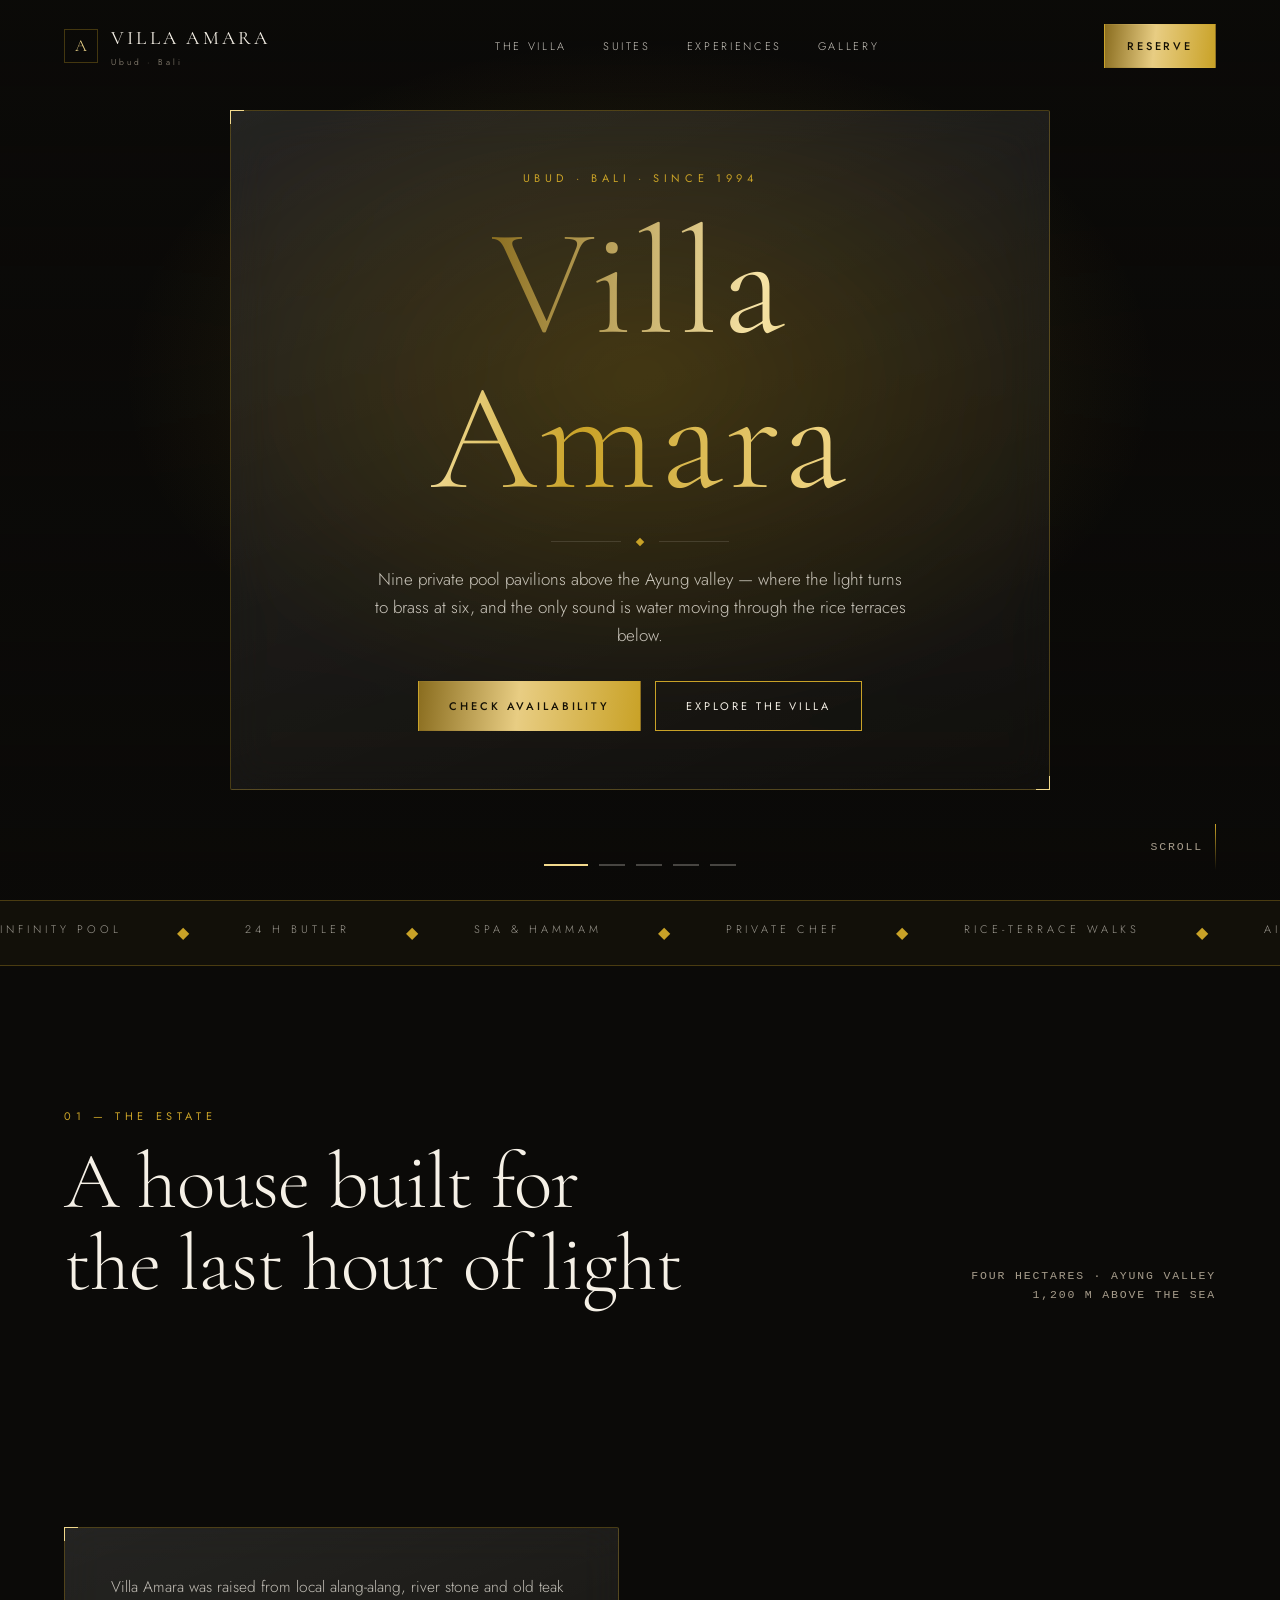
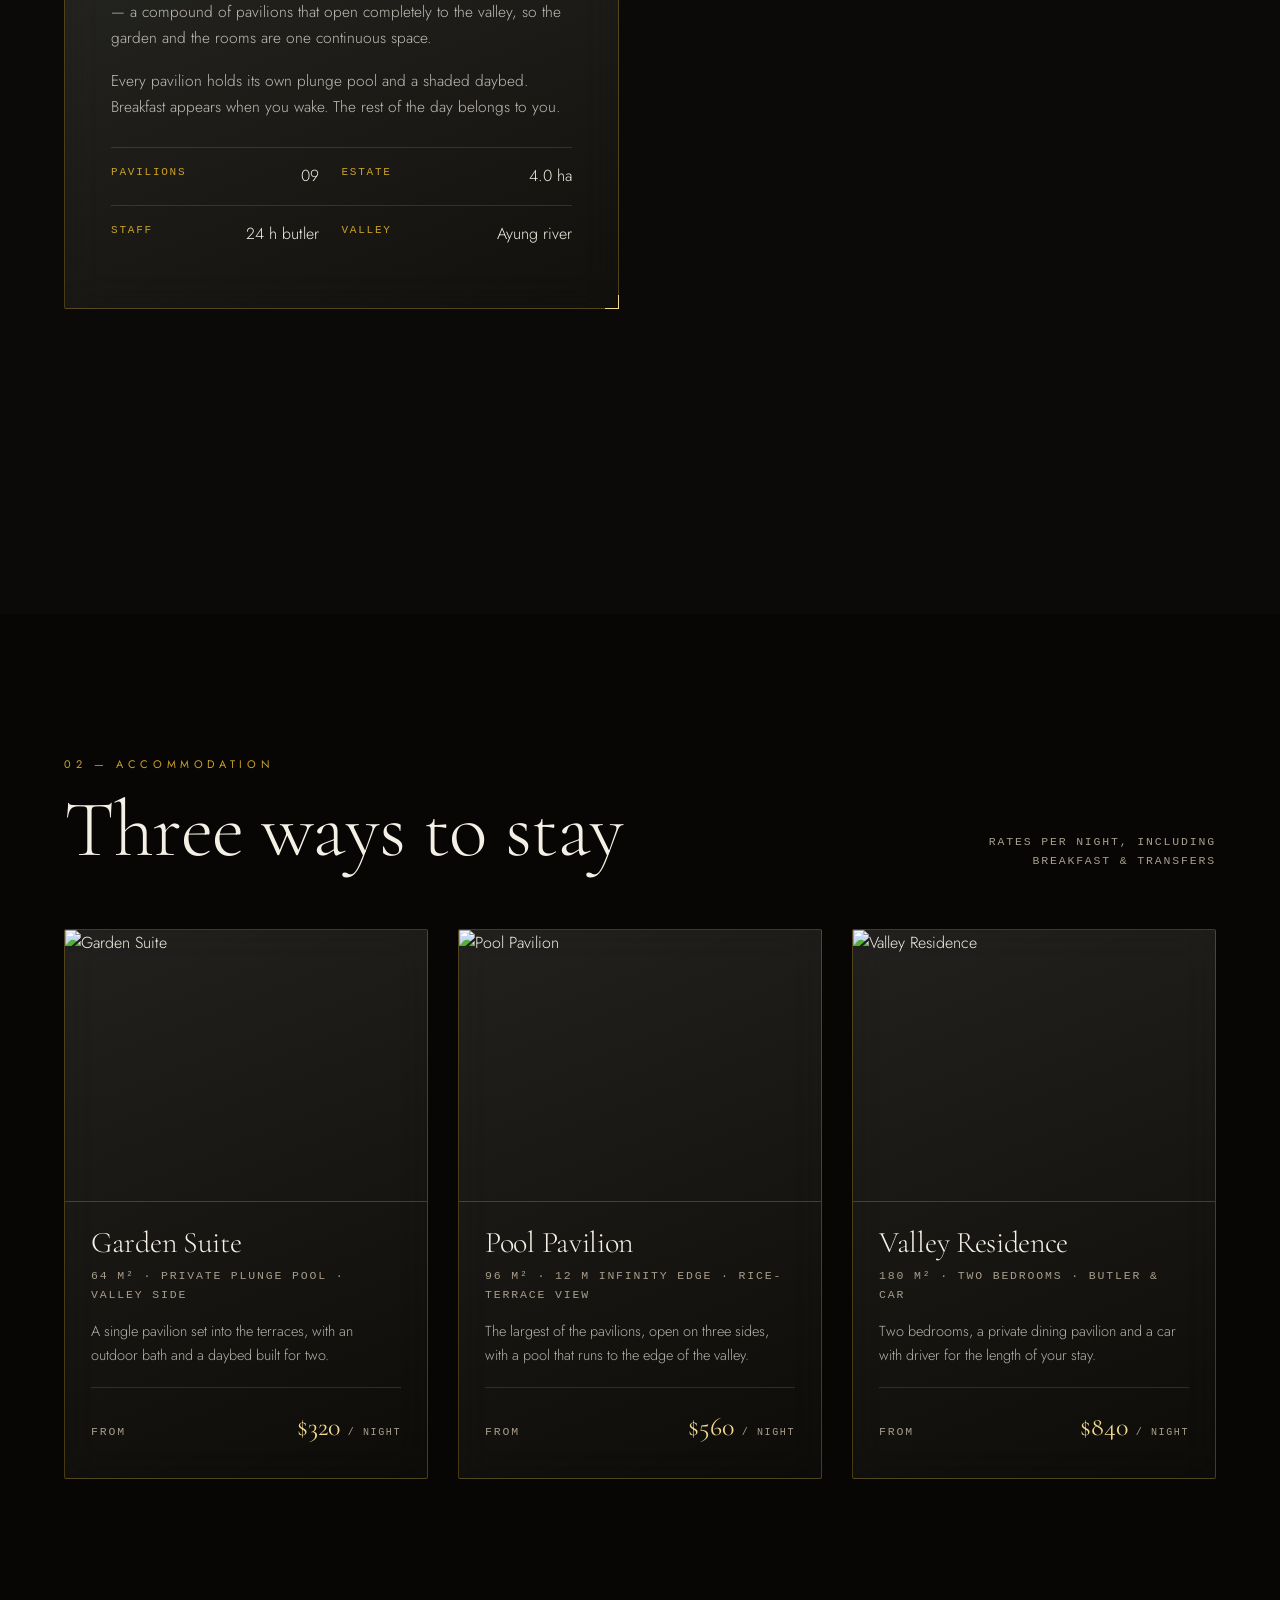
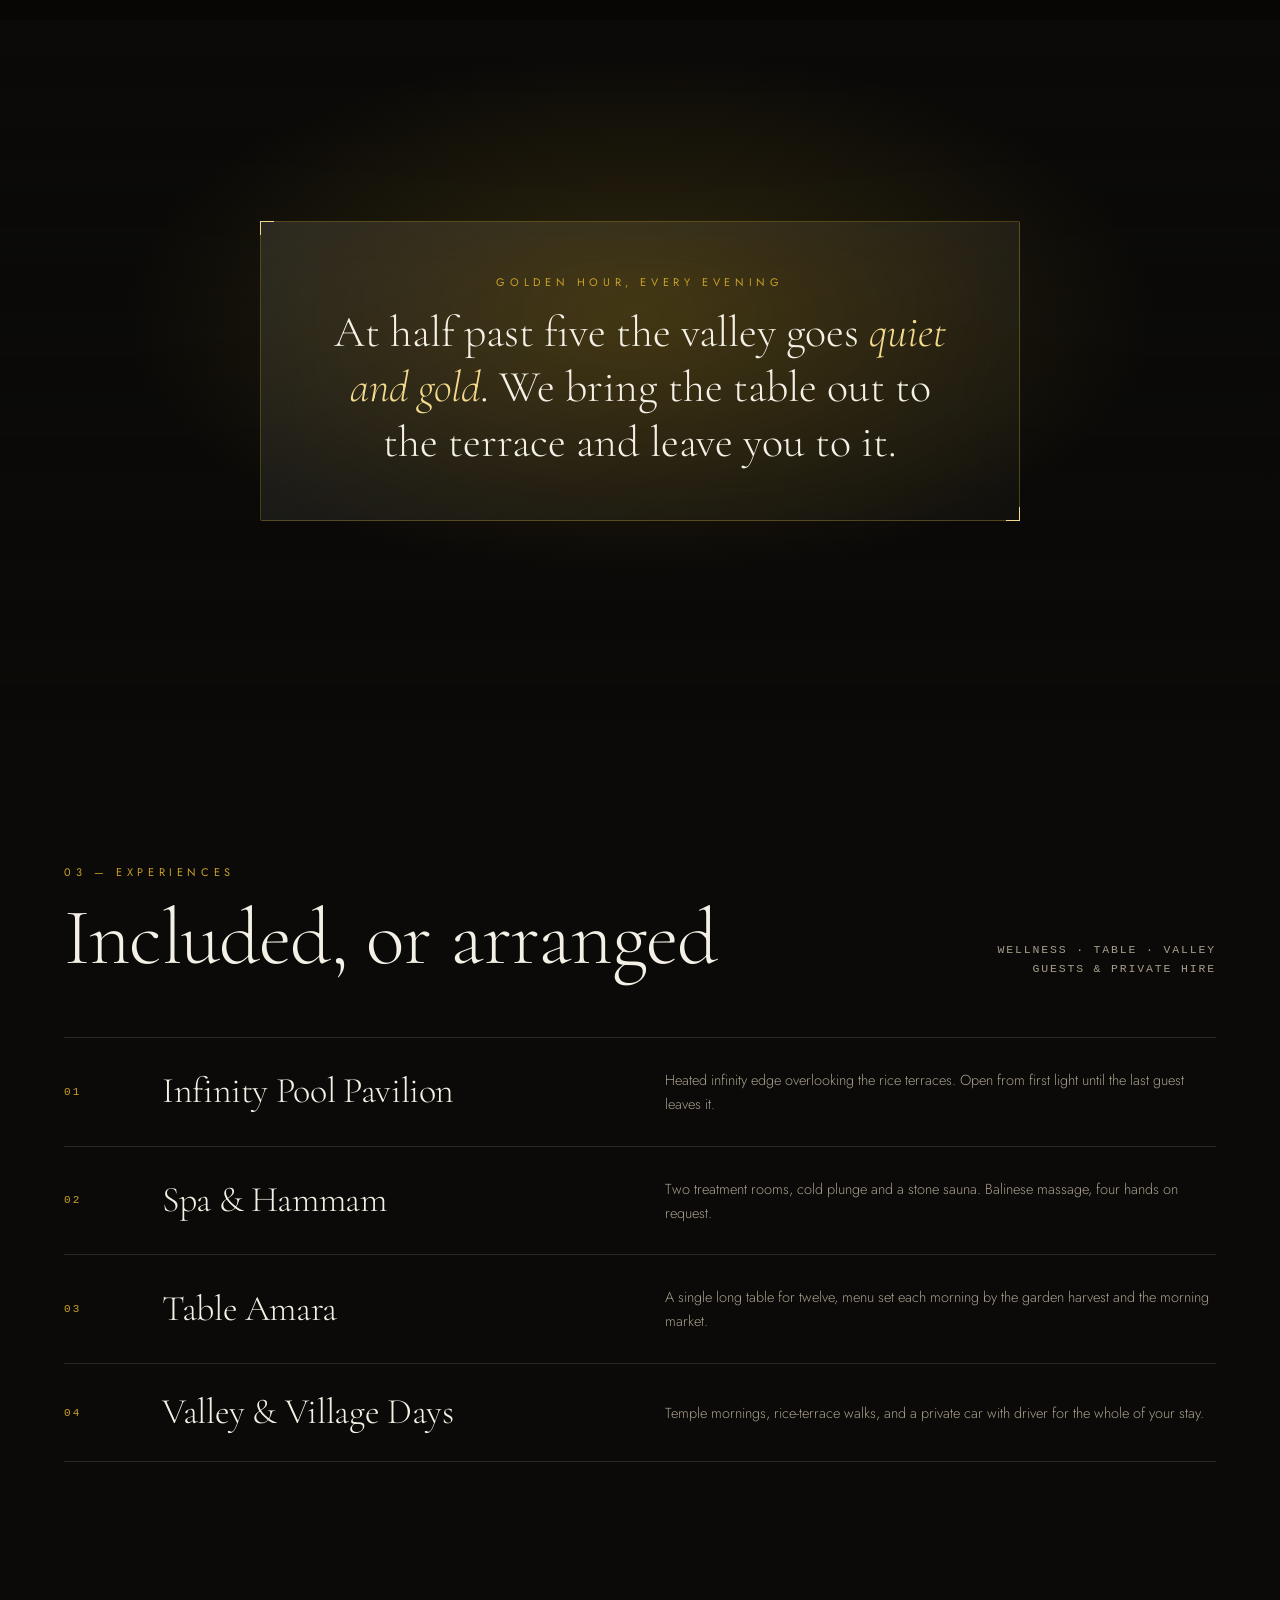
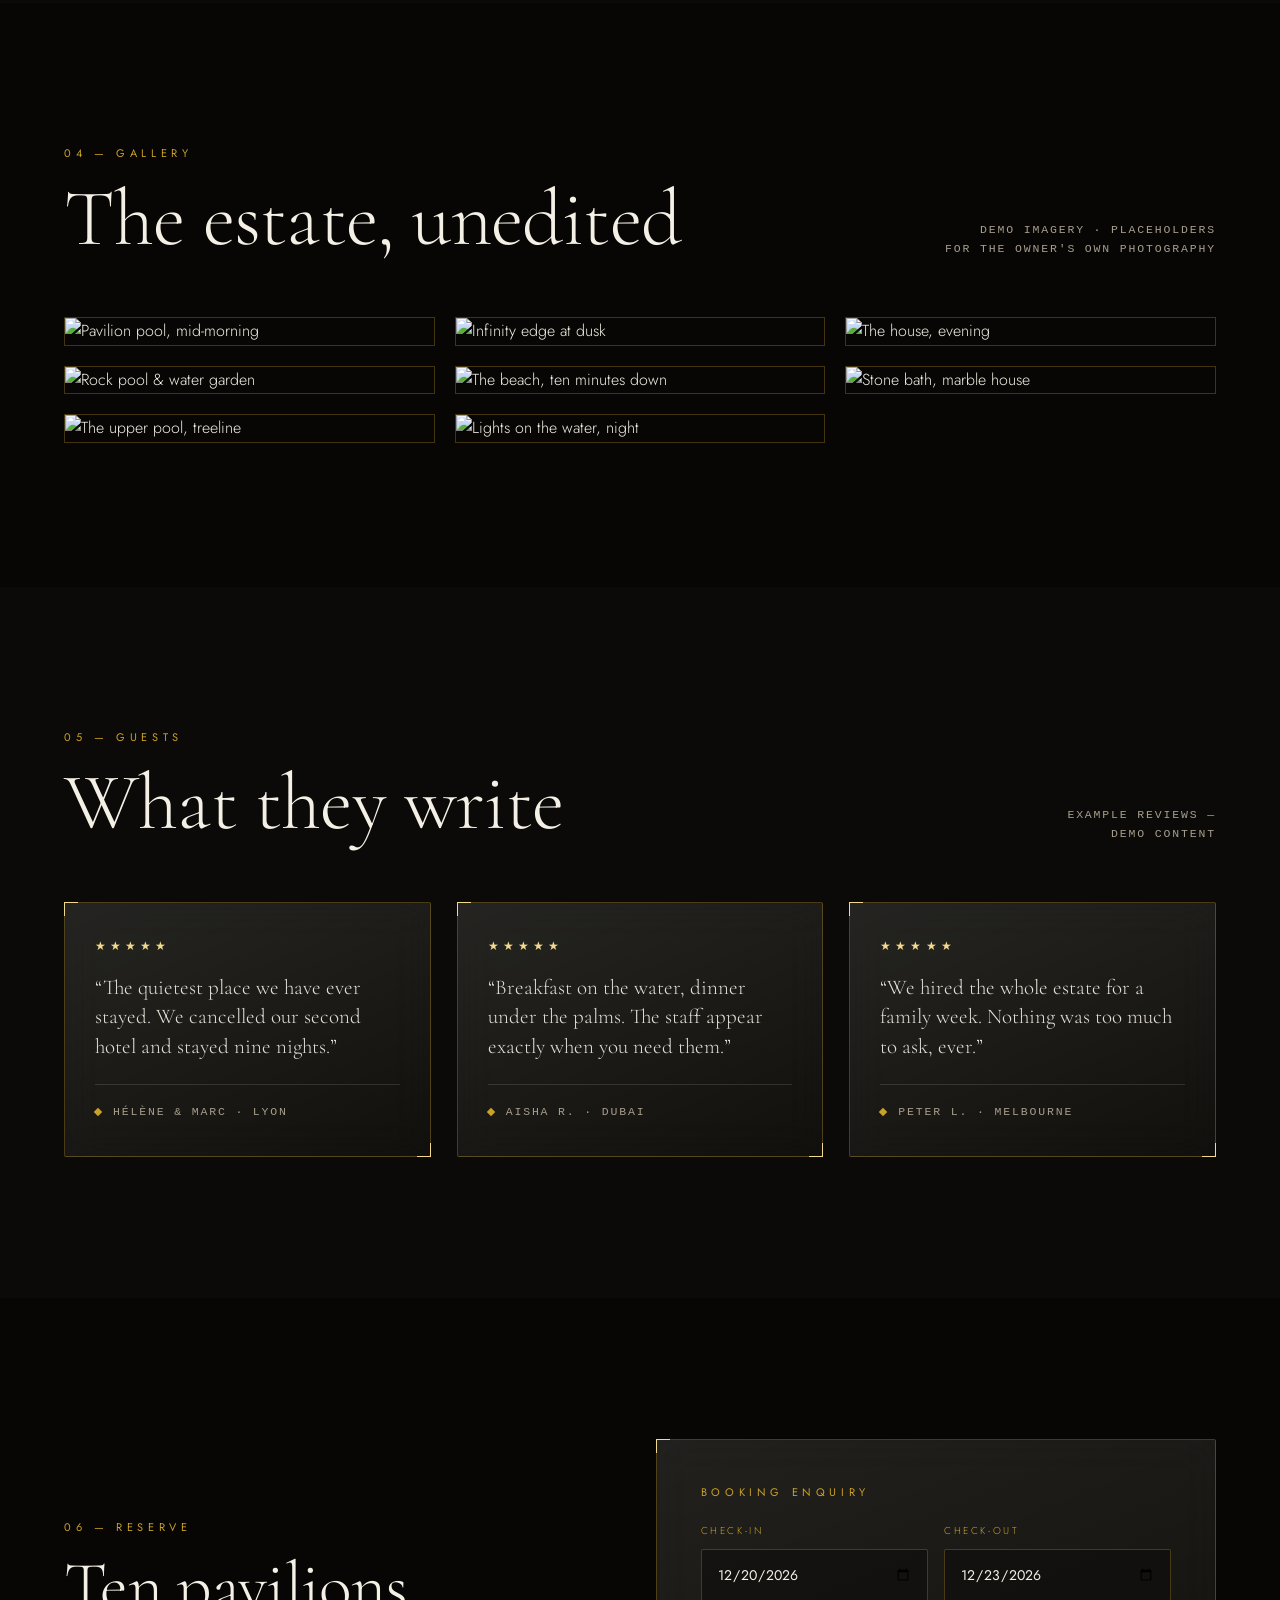
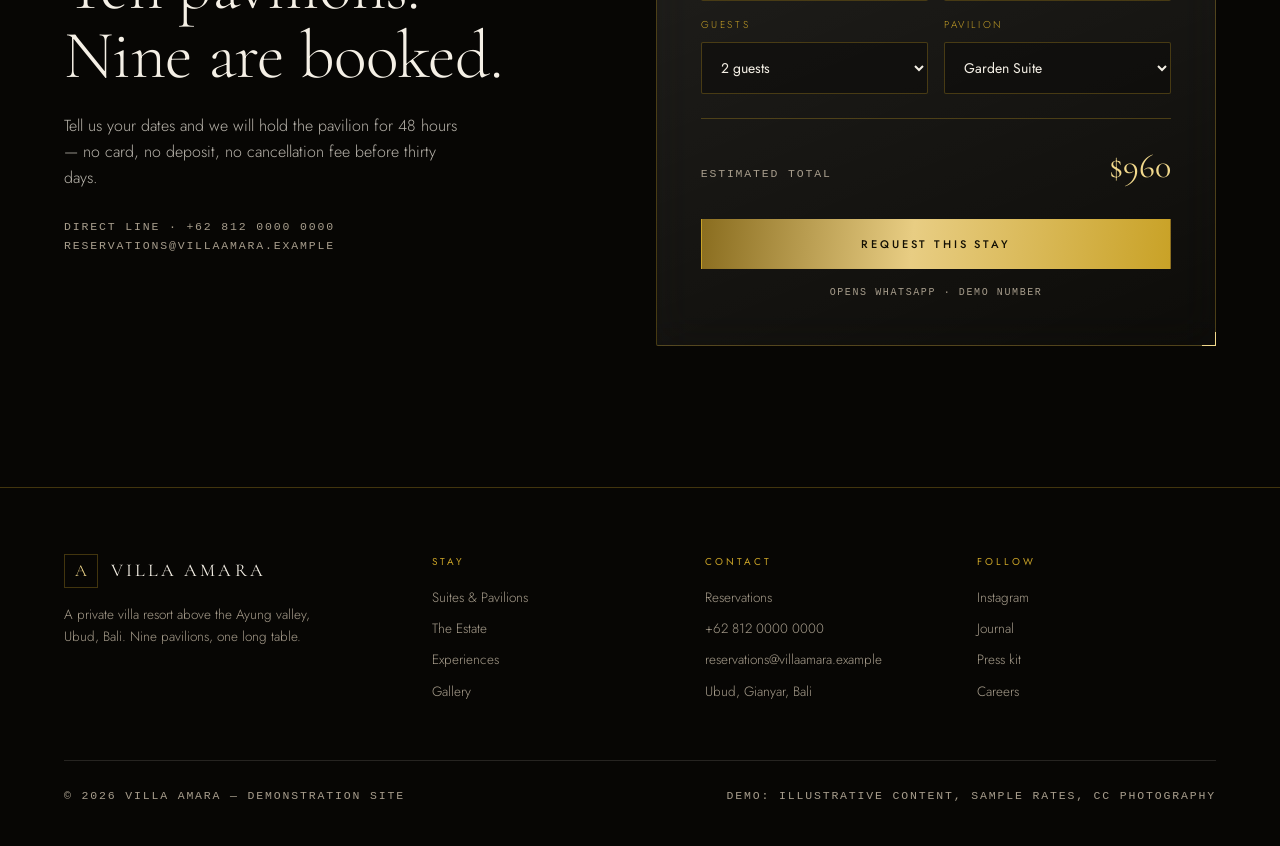
==== index.html @ 42b71bd6 "Villa Amara — luxury villa demo (glassy gold, auto-swiping blurred backgrounds)" ====
<!DOCTYPE html>
<html lang="en">
<head>
<meta charset="utf-8">
<meta name="viewport" content="width=device-width, initial-scale=1, viewport-fit=cover">
<title>Villa Amara — Private Villa Resort, Ubud Bali</title>
<meta name="description" content="Villa Amara — a private villa resort above the Ayung valley in Ubud, Bali. Pool pavilions, butler service, spa, and golden hour above the palms.">
<meta name="theme-color" content="#0b0a08">
<link rel="stylesheet" href="assets/fonts.css">
<style>
:root{
  --ink:#0b0a08; --ink-2:#121008; --bone:#f5f0e6; --muted:#a79d8c;
  --gold:#c9a227; --gold-lt:#f2d98c; --gold-dp:#8a6d1f;
  --glass:linear-gradient(158deg,rgba(255,255,255,.11),rgba(255,255,255,.028));
  --hair:rgba(201,162,39,.30); --hair-2:rgba(245,240,230,.13);
  --serif:'Cormorant Garamond',Georgia,'Times New Roman',serif;
  --sans:'Jost',-apple-system,BlinkMacSystemFont,'Segoe UI',Helvetica,Arial,sans-serif;
  --mono:ui-monospace,SFMono-Regular,Menlo,Consolas,monospace;
  --pad:clamp(20px,5vw,86px);
}
*{box-sizing:border-box}
html{-webkit-text-size-adjust:100%}
body{margin:0;background:var(--ink);color:var(--bone);font-family:var(--sans);font-weight:300;
  line-height:1.65;overflow-x:clip;-webkit-font-smoothing:antialiased}
img{max-width:100%;display:block}
a{color:inherit;text-decoration:none}
h1,h2,h3{font-family:var(--serif);font-weight:300;line-height:1.02;margin:0;letter-spacing:-.01em}
section{position:relative}
.wrap{max-width:1340px;margin:0 auto;padding:0 var(--pad)}
.eyebrow{font-size:11px;letter-spacing:.42em;text-transform:uppercase;color:var(--gold);font-weight:400}
.mono{font-family:var(--mono);font-variant-numeric:tabular-nums;font-size:11.5px;letter-spacing:.16em;
  text-transform:uppercase;color:var(--muted)}
.gold{background:linear-gradient(96deg,#8a6d1f,#f6e3a6 38%,#c9a227 62%,#f2d98c);-webkit-background-clip:text;
  background-clip:text;color:transparent}
.rule{height:1px;background:var(--hair-2);border:0}
.diamond{width:6px;height:6px;background:var(--gold);transform:rotate(45deg);flex:none}

/* ---------- glass ---------- */
.glass{background:var(--glass);border:1px solid var(--hair);backdrop-filter:blur(20px) saturate(150%);
  -webkit-backdrop-filter:blur(20px) saturate(150%);position:relative;border-radius:2px}
.glass::before,.glass::after{content:'';position:absolute;width:13px;height:13px;pointer-events:none}
.glass::before{top:-1px;left:-1px;border-top:1px solid var(--gold-lt);border-left:1px solid var(--gold-lt)}
.glass::after{bottom:-1px;right:-1px;border-bottom:1px solid var(--gold-lt);border-right:1px solid var(--gold-lt)}

/* ---------- buttons ---------- */
.btn{display:inline-flex;align-items:center;gap:10px;padding:15px 30px;font-size:11px;letter-spacing:.26em;
  text-transform:uppercase;font-weight:400;border:1px solid var(--gold);cursor:pointer;transition:.45s cubic-bezier(.2,.7,.3,1);
  background:transparent;color:var(--bone);position:relative;overflow:hidden;font-family:var(--sans)}
.btn::after{content:'';position:absolute;inset:0;background:linear-gradient(96deg,#8a6d1f,#e8cd83,#c9a227);
  transform:translateY(101%);transition:transform .5s cubic-bezier(.2,.7,.3,1);z-index:-1}
.btn:hover{color:#120e02;border-color:var(--gold-lt)}
.btn:hover::after{transform:translateY(0)}
.btn.solid{background:linear-gradient(96deg,#8a6d1f,#e8cd83 45%,#c9a227);color:#141004;border-color:transparent;font-weight:500}
.btn.solid::after{background:linear-gradient(96deg,#f2d98c,#fff4d2)}
.btn.solid:hover{color:#141004}

/* ---------- scroll reveals ---------- */
.rv{opacity:0;transform:translateY(34px);transition:opacity 1.1s cubic-bezier(.2,.7,.3,1),transform 1.1s cubic-bezier(.2,.7,.3,1)}
.rv.rv-in{opacity:1;transform:none}
.rv-img{clip-path:inset(0 0 100% 0);transition:clip-path 1.4s cubic-bezier(.2,.7,.3,1)}
.rv-img.rv-in{clip-path:inset(0 0 0 0)}

/* ---------- nav ---------- */
header{position:fixed;top:0;left:0;right:0;z-index:80;transition:.6s cubic-bezier(.2,.7,.3,1)}
header .bar{display:flex;align-items:center;justify-content:space-between;gap:24px;
  padding:22px var(--pad);border-bottom:1px solid transparent;transition:.6s}
header.solid .bar{background:rgba(11,10,8,.72);backdrop-filter:blur(22px) saturate(140%);
  -webkit-backdrop-filter:blur(22px);border-bottom-color:var(--hair);padding-top:14px;padding-bottom:14px}
.brand{display:flex;align-items:center;gap:13px}
.mono-mark{width:34px;height:34px;border:1px solid var(--hair);display:grid;place-items:center;
  font-family:var(--serif);font-size:17px;color:var(--gold-lt);letter-spacing:0}
.brand b{font-family:var(--serif);font-weight:400;font-size:19px;letter-spacing:.17em;text-transform:uppercase}
.brand small{display:block;font-size:8.5px;letter-spacing:.34em;color:var(--muted);margin-top:2px}
nav.links{display:flex;gap:36px}
nav.links a{font-size:11px;letter-spacing:.24em;text-transform:uppercase;color:rgba(245,240,230,.82);position:relative;padding:4px 0}
nav.links a::after{content:'';position:absolute;left:0;bottom:0;height:1px;width:0;background:var(--gold);transition:width .45s}
nav.links a:hover{color:var(--bone)} nav.links a:hover::after{width:100%}
.burger{display:none;background:none;border:1px solid var(--hair);width:44px;height:44px;color:var(--gold-lt);cursor:pointer}
.sheet{position:fixed;inset:0;z-index:90;background:rgba(11,10,8,.94);backdrop-filter:blur(24px);
  display:none;flex-direction:column;align-items:center;justify-content:center;gap:30px}
.sheet.open{display:flex}
.sheet a{font-family:var(--serif);font-size:30px;letter-spacing:.05em}

/* ---------- hero ---------- */
.hero{height:100svh;min-height:620px;display:grid;place-items:center;overflow:clip;isolation:isolate}
.bgs{position:absolute;inset:-7%;z-index:-2}
.bg{position:absolute;inset:0;background-size:cover;background-position:center;opacity:0;
  transition:opacity 1.9s ease;filter:blur(10px) saturate(118%) brightness(.55);transform:scale(1.07)}
.bg.on{opacity:1;animation:kb 13s linear forwards}
@keyframes kb{from{transform:scale(1.07)}to{transform:scale(1.16)}}
.veil{position:absolute;inset:0;z-index:-1;background:
  radial-gradient(56% 52% at 50% 42%,rgba(201,162,39,.20),transparent 72%),
  linear-gradient(180deg,rgba(11,10,8,.80),rgba(11,10,8,.42) 38%,rgba(11,10,8,.95))}
.hero-card{padding:clamp(30px,5vw,58px) clamp(26px,6vw,74px);text-align:center;max-width:820px;margin:0 var(--pad)}
.hero-card h1{font-size:clamp(58px,13vw,152px);letter-spacing:.02em;margin:20px 0 0}
.hero-card p{color:rgba(245,240,230,.80);font-size:clamp(14px,1.6vw,17px);max-width:54ch;margin:20px auto 0}
.dots{position:absolute;bottom:34px;left:50%;transform:translateX(-50%);display:flex;gap:11px;z-index:3}
.dots button{width:26px;height:2px;background:rgba(245,240,230,.26);border:0;padding:0;cursor:pointer;transition:.5s}
.dots button.on{background:var(--gold-lt);width:44px}
.cue{position:absolute;bottom:30px;right:var(--pad);z-index:3;display:flex;align-items:center;gap:12px}
.cue i{display:block;width:1px;height:46px;background:linear-gradient(180deg,var(--gold),transparent);animation:cue 2.4s infinite}
@keyframes cue{0%{transform:scaleY(.2);transform-origin:top}50%{transform:scaleY(1)}100%{transform:scaleY(.2);transform-origin:bottom}}

/* ---------- ticker ---------- */
.ticker{border-top:1px solid var(--hair);border-bottom:1px solid var(--hair);overflow:hidden;padding:19px 0;
  background:rgba(201,162,39,.035)}
.ticker-in{display:flex;gap:56px;width:max-content;animation:slide 46s linear infinite}
.ticker span{font-size:11px;letter-spacing:.36em;text-transform:uppercase;color:rgba(245,240,230,.62);white-space:nowrap}
.ticker b{color:var(--gold);font-weight:400}
@keyframes slide{to{transform:translateX(-50%)}}

/* ---------- editorial ---------- */
.sec{padding:clamp(84px,11vw,168px) 0}
.sec.dark{background:#070604}
.head{display:flex;justify-content:space-between;align-items:flex-end;gap:30px;flex-wrap:wrap;margin-bottom:58px}
.head h2{font-size:clamp(40px,6.4vw,80px);margin-top:16px}
.two{display:grid;grid-template-columns:1.02fr .98fr;gap:clamp(30px,5vw,76px);align-items:center}
.copy{padding:clamp(28px,3.6vw,50px)}
.copy p{color:rgba(245,240,230,.76);margin:0 0 18px;font-size:15.5px}
.facts{list-style:none;padding:0;margin:28px 0 0;display:grid;grid-template-columns:1fr 1fr;gap:0}
.facts li{padding:15px 0;border-top:1px solid var(--hair-2);display:flex;justify-content:space-between;gap:12px}
.facts li:nth-child(odd){padding-right:22px}
.facts span{font-family:var(--mono);font-size:11px;letter-spacing:.16em;color:var(--gold)}
.frame{position:relative;overflow:hidden;border:1px solid var(--hair)}
.frame img{width:100%;height:100%;object-fit:cover;transform:scale(1.02);transition:transform 1.6s cubic-bezier(.2,.7,.3,1)}
.frame:hover img{transform:scale(1.07)}
.tall{aspect-ratio:3/4}

/* ---------- suites ---------- */
.grid3{display:grid;grid-template-columns:repeat(3,1fr);gap:30px}
.card{overflow:hidden;transition:transform .7s cubic-bezier(.2,.7,.3,1),border-color .7s}
.card:hover{transform:translateY(-9px);border-color:var(--gold-lt)}
.card .ph{aspect-ratio:4/3;overflow:hidden}
.card .ph img{width:100%;height:100%;object-fit:cover;transition:transform 1.5s cubic-bezier(.2,.7,.3,1);filter:saturate(108%)}
.card:hover .ph img{transform:scale(1.09)}
.card .body{padding:26px 26px 30px;border-top:1px solid var(--hair)}
.card h3{font-size:30px;margin-bottom:8px}
.card .rate{display:flex;justify-content:space-between;align-items:baseline;margin-top:20px;padding-top:18px;border-top:1px solid var(--hair-2)}
.card .rate b{font-family:var(--serif);font-size:26px;color:var(--gold-lt);font-weight:400}

/* ---------- band (auto-swiping, blurred) ---------- */
.band{min-height:78svh;display:grid;place-items:center;overflow:clip;isolation:isolate;padding:110px 0}
.band .quote{max-width:760px;text-align:center;padding:clamp(28px,4vw,58px) clamp(24px,5vw,64px);margin:0 var(--pad)}
.band .quote p{font-family:var(--serif);font-size:clamp(24px,3.6vw,44px);line-height:1.24;margin:14px 0 0}
.band .quote em{color:var(--gold-lt);font-style:italic}

/* ---------- experiences ---------- */
.exp{border-top:1px solid var(--hair-2)}
.exp .row{display:grid;grid-template-columns:74px 1fr 1.15fr;gap:24px;align-items:center;padding:30px 0;
  border-bottom:1px solid var(--hair-2);transition:background .5s,padding-left .5s}
.exp .row:hover{background:rgba(201,162,39,.05);padding-left:16px}
.exp .row i{font-family:var(--mono);font-size:11px;letter-spacing:.2em;color:var(--gold);font-style:normal}
.exp .row h3{font-size:clamp(24px,3vw,36px)}
.exp .row p{margin:0;color:var(--muted);font-size:14.5px}

/* ---------- gallery ---------- */
.mas{columns:3;column-gap:20px}
.mas figure{margin:0 0 20px;break-inside:avoid;border:1px solid var(--hair);overflow:hidden;cursor:zoom-in;position:relative}
.mas img{width:100%;transition:transform 1.5s cubic-bezier(.2,.7,.3,1),filter .7s}
.mas figure:hover img{transform:scale(1.06)}
.mas figcaption{position:absolute;left:0;right:0;bottom:0;padding:34px 16px 13px;font-size:10px;letter-spacing:.26em;
  text-transform:uppercase;color:rgba(245,240,230,.9);
  background:linear-gradient(180deg,transparent,rgba(11,10,8,.85));opacity:0;transition:.6s}
.mas figure:hover figcaption{opacity:1}
.lb{position:fixed;inset:0;z-index:120;background:rgba(6,5,4,.96);display:none;place-items:center;padding:5vw}
.lb.open{display:grid}
.lb img{max-height:88svh;border:1px solid var(--hair)}
.lb button{position:absolute;top:22px;right:24px;background:none;border:1px solid var(--hair);color:var(--gold-lt);
  width:46px;height:46px;cursor:pointer;font-size:18px}

/* ---------- reviews ---------- */
.revs{display:grid;grid-template-columns:repeat(3,1fr);gap:26px}
.rev{padding:34px 30px}
.rev .stars{color:var(--gold-lt);letter-spacing:.34em;font-size:12px}
.rev p{font-family:var(--serif);font-size:21px;line-height:1.42;color:rgba(245,240,230,.92);margin:16px 0 22px}
.rev .who{display:flex;align-items:center;gap:12px;padding-top:18px;border-top:1px solid var(--hair-2)}

/* ---------- reserve ---------- */
.res{display:grid;grid-template-columns:1fr 1.06fr;gap:clamp(30px,5vw,72px);align-items:center}
.panel{padding:clamp(28px,3.4vw,46px)}
.field{display:grid;grid-template-columns:1fr 1fr;gap:16px;margin-top:22px}
.field label{display:block;font-size:10px;letter-spacing:.26em;text-transform:uppercase;color:var(--gold);margin-bottom:9px}
.field input,.field select{width:100%;min-width:0;background:rgba(11,10,8,.5);border:1px solid var(--hair);color:var(--bone);
  padding:14px 15px;font-family:var(--sans);font-size:14px;outline:none;transition:.4s;border-radius:2px}
.field input:focus,.field select:focus{border-color:var(--gold-lt);background:rgba(11,10,8,.75)}
.field .full{grid-column:1/-1}
.total{display:flex;justify-content:space-between;align-items:baseline;margin-top:24px;padding-top:20px;border-top:1px solid var(--hair)}
.total b{font-family:var(--serif);font-size:34px;color:var(--gold-lt);font-weight:400}

/* ---------- footer ---------- */
footer{border-top:1px solid var(--hair);padding:66px 0 40px;background:#070604}
.fcols{display:grid;grid-template-columns:1.4fr 1fr 1fr 1fr;gap:34px;margin-bottom:48px}
.fcols h4{font-size:10px;letter-spacing:.3em;text-transform:uppercase;color:var(--gold);margin:0 0 16px;font-weight:400}
.fcols a,.fcols p{display:block;color:var(--muted);font-size:13.5px;margin:0 0 9px;transition:.4s}
.fcols a:hover{color:var(--bone)}
.legal{display:flex;justify-content:space-between;gap:20px;flex-wrap:wrap;padding-top:26px;border-top:1px solid var(--hair-2)}

/* ---------- sticky mobile bar ---------- */
.mbar{position:fixed;left:0;right:0;bottom:0;z-index:70;display:none;grid-template-columns:1fr auto;gap:1px;
  background:var(--hair);transform:translateY(110%);transition:transform .5s cubic-bezier(.2,.7,.3,1)}
.mbar.up{transform:none}
.mbar a{padding:17px;text-align:center;background:rgba(11,10,8,.94);backdrop-filter:blur(18px);
  font-size:11px;letter-spacing:.24em;text-transform:uppercase}
.mbar a.pri{background:linear-gradient(96deg,#8a6d1f,#e8cd83);color:#141004;font-weight:500}

@media(max-width:1080px){
  .grid3,.revs{grid-template-columns:1fr 1fr}
  .mas{columns:2}
}
@media(max-width:860px){
  nav.links{display:none}
  .burger{display:block}
  header .bar>.btn.solid{display:none}
  header .bar{gap:14px}
  .brand b{font-size:16px;letter-spacing:.13em}
  .mono-mark{width:30px;height:30px;font-size:15px}
  .two,.res,.field{grid-template-columns:1fr}
  .two>*,.res>*,.grid3>*,.revs>*{min-width:0}
  .grid3,.revs{grid-template-columns:1fr}
  .full{grid-column:auto}
  .mbar{display:grid}
  .exp .row{grid-template-columns:54px 1fr;gap:14px}
  .exp .row p{grid-column:1/-1}
  .fcols{grid-template-columns:1fr 1fr}
  .cue{display:none}
  .hero-card h1{font-size:clamp(52px,15vw,84px)}
}
@media(prefers-reduced-motion:reduce){
  *{animation-duration:.01ms !important;animation-iteration-count:1 !important;transition-duration:.01ms !important}
  .rv{opacity:1;transform:none} .rv-img{clip-path:none} .bg{filter:blur(10px) brightness(.55)}
}
</style>
</head>
<body>

<header id="hd">
  <div class="bar">
    <a class="brand" href="#top">
      <span class="mono-mark">A</span>
      <span><b>Villa Amara</b><small>Ubud · Bali</small></span>
    </a>
    <nav class="links">
      <a href="#villa">The Villa</a>
      <a href="#suites">Suites</a>
      <a href="#experiences">Experiences</a>
      <a href="#gallery">Gallery</a>
    </nav>
    <a class="btn solid" href="#reserve" style="padding:12px 22px">Reserve</a>
    <button class="burger" id="burger" aria-label="Menu">☰</button>
  </div>
</header>

<div class="sheet" id="sheet">
  <a href="#villa">The Villa</a>
  <a href="#suites">Suites</a>
  <a href="#experiences">Experiences</a>
  <a href="#gallery">Gallery</a>
  <a href="#reserve" style="color:#f2d98c">Reserve</a>
</div>

<!-- ============ HERO ============ -->
<section class="hero" id="top">
  <div class="bgs" id="bgs">
    <div class="bg"></div><div class="bg"></div>
  </div>
  <div class="veil"></div>

  <div class="glass hero-card">
    <div class="eyebrow rv">Ubud · Bali · Since 1994</div>
    <h1 class="rv"><span class="gold">Villa Amara</span></h1>
    <div style="display:flex;align-items:center;gap:16px;justify-content:center;margin:22px 0 0" class="rv">
      <span class="rule" style="width:70px"></span><span class="diamond"></span><span class="rule" style="width:70px"></span>
    </div>
    <p class="rv">Nine private pool pavilions above the Ayung valley — where the light turns to brass at six, and the only
      sound is water moving through the rice terraces below.</p>
    <div class="rv" style="display:flex;gap:14px;justify-content:center;flex-wrap:wrap;margin-top:32px">
      <a class="btn solid" href="#reserve">Check Availability</a>
      <a class="btn" href="#villa">Explore the Villa</a>
    </div>
  </div>

  <div class="dots" id="dots"></div>
  <div class="cue"><span class="mono">Scroll</span><i></i></div>
</section>

<!-- ============ TICKER ============ -->
<div class="ticker" aria-hidden="true">
  <div class="ticker-in" id="ticker"></div>
</div>

<!-- ============ THE VILLA ============ -->
<section class="sec" id="villa">
  <div class="wrap">
    <div class="head rv">
      <div>
        <div class="eyebrow">01 — The Estate</div>
        <h2>A house built for<br>the last hour of light</h2>
      </div>
      <p class="mono" style="margin:0;max-width:300px;text-align:right">Four hectares · Ayung valley<br>1,200 m above the sea</p>
    </div>

    <div class="two">
      <div class="glass copy rv">
        <p>Villa Amara was raised from local alang-alang, river stone and old teak — a compound of pavilions that open
          completely to the valley, so the garden and the rooms are one continuous space.</p>
        <p>Every pavilion holds its own plunge pool and a shaded daybed. Breakfast appears when you wake. The rest of the
          day belongs to you.</p>
        <ul class="facts">
          <li><span>PAVILIONS</span> 09</li>
          <li><span>ESTATE</span> 4.0 ha</li>
          <li><span>STAFF</span> 24 h butler</li>
          <li><span>VALLEY</span> Ayung river</li>
        </ul>
      </div>
      <div class="frame tall rv-img"><img data-slot="villa" alt="Pavilion opening onto the pool at dusk"></div>
    </div>
  </div>
</section>

<!-- ============ SUITES ============ -->
<section class="sec dark" id="suites">
  <div class="wrap">
    <div class="head rv">
      <div>
        <div class="eyebrow">02 — Accommodation</div>
        <h2>Three ways to stay</h2>
      </div>
      <p class="mono" style="margin:0;max-width:300px;text-align:right">Rates per night, including<br>breakfast &amp; transfers</p>
    </div>
    <div class="grid3" id="suites-grid"></div>
  </div>
</section>

<!-- ============ GOLDEN HOUR BAND ============ -->
<section class="band" id="band">
  <div class="bgs" id="bgs2"><div class="bg"></div><div class="bg"></div></div>
  <div class="veil"></div>
  <div class="glass quote rv">
    <div class="eyebrow">Golden hour, every evening</div>
    <p>At half past five the valley goes <em>quiet and gold</em>. We bring the table out to the terrace and leave you to it.</p>
  </div>
</section>

<!-- ============ EXPERIENCES ============ -->
<section class="sec" id="experiences">
  <div class="wrap">
    <div class="head rv">
      <div>
        <div class="eyebrow">03 — Experiences</div>
        <h2>Included, or arranged</h2>
      </div>
      <p class="mono" style="margin:0;max-width:300px;text-align:right">Wellness · Table · Valley<br>Guests &amp; private hire</p>
    </div>
    <div class="exp">
      <div class="row rv"><i>01</i><h3>Infinity Pool Pavilion</h3><p>Heated infinity edge overlooking the rice terraces. Open from first light until the last guest leaves it.</p></div>
      <div class="row rv"><i>02</i><h3>Spa &amp; Hammam</h3><p>Two treatment rooms, cold plunge and a stone sauna. Balinese massage, four hands on request.</p></div>
      <div class="row rv"><i>03</i><h3>Table Amara</h3><p>A single long table for twelve, menu set each morning by the garden harvest and the morning market.</p></div>
      <div class="row rv"><i>04</i><h3>Valley &amp; Village Days</h3><p>Temple mornings, rice-terrace walks, and a private car with driver for the whole of your stay.</p></div>
    </div>
  </div>
</section>

<!-- ============ GALLERY ============ -->
<section class="sec dark" id="gallery">
  <div class="wrap">
    <div class="head rv">
      <div>
        <div class="eyebrow">04 — Gallery</div>
        <h2>The estate, unedited</h2>
      </div>
      <p class="mono" style="margin:0;max-width:300px;text-align:right">Demo imagery · placeholders<br>for the owner's own photography</p>
    </div>
    <div class="mas" id="mas"></div>
  </div>
</section>

<!-- ============ REVIEWS ============ -->
<section class="sec">
  <div class="wrap">
    <div class="head rv">
      <div><div class="eyebrow">05 — Guests</div><h2>What they write</h2></div>
      <p class="mono" style="margin:0;max-width:300px;text-align:right">Example reviews —<br>demo content</p>
    </div>
    <div class="revs">
      <div class="glass rev rv">
        <div class="stars">★★★★★</div>
        <p>“The quietest place we have ever stayed. We cancelled our second hotel and stayed nine nights.”</p>
        <div class="who"><span class="diamond"></span><span class="mono">Hélène &amp; Marc · Lyon</span></div>
      </div>
      <div class="glass rev rv">
        <div class="stars">★★★★★</div>
        <p>“Breakfast on the water, dinner under the palms. The staff appear exactly when you need them.”</p>
        <div class="who"><span class="diamond"></span><span class="mono">Aisha R. · Dubai</span></div>
      </div>
      <div class="glass rev rv">
        <div class="stars">★★★★★</div>
        <p>“We hired the whole estate for a family week. Nothing was too much to ask, ever.”</p>
        <div class="who"><span class="diamond"></span><span class="mono">Peter L. · Melbourne</span></div>
      </div>
    </div>
  </div>
</section>

<!-- ============ RESERVE ============ -->
<section class="sec dark" id="reserve">
  <div class="wrap">
    <div class="res">
      <div>
        <div class="eyebrow rv">06 — Reserve</div>
        <h2 class="rv" style="font-size:clamp(38px,5.6vw,68px);margin-top:16px">Ten pavilions.<br>Nine are booked.</h2>
        <p class="rv" style="color:rgba(245,240,230,.74);max-width:44ch;margin-top:22px">
          Tell us your dates and we will hold the pavilion for 48 hours — no card, no deposit, no cancellation fee before
          thirty days.</p>
        <p class="mono rv" style="margin-top:26px">Direct line · +62 812 0000 0000<br>reservations@villaamara.example</p>
      </div>

      <div class="glass panel rv">
        <div class="eyebrow">Booking enquiry</div>
        <div class="field">
          <div><label for="ci">Check-in</label><input id="ci" type="date"></div>
          <div><label for="co">Check-out</label><input id="co" type="date"></div>
          <div><label for="gu">Guests</label>
            <select id="gu"><option>2 guests</option><option>4 guests</option><option>6 guests</option><option>8 guests</option><option>Full estate (16+)</option></select>
          </div>
          <div><label for="pv">Pavilion</label>
            <select id="pv"><option>Garden Suite</option><option>Pool Pavilion</option><option>Valley Residence</option><option>Whole estate</option></select>
          </div>
        </div>
        <div class="total"><span class="mono">Estimated total</span><b id="ttl">—</b></div>
        <a class="btn solid" id="wa" href="#" style="width:100%;justify-content:center;margin-top:24px">Request This Stay</a>
        <p class="mono" style="margin:16px 0 0;text-align:center;font-size:10px">Opens WhatsApp · demo number</p>
      </div>
    </div>
  </div>
</section>

<!-- ============ FOOTER ============ -->
<footer>
  <div class="wrap">
    <div class="fcols">
      <div>
        <div class="brand" style="margin-bottom:16px"><span class="mono-mark">A</span>
          <span><b style="font-family:var(--serif);font-size:18px;letter-spacing:.17em">Villa Amara</b></span></div>
        <p style="max-width:34ch">A private villa resort above the Ayung valley, Ubud, Bali. Nine pavilions, one long table.</p>
      </div>
      <div><h4>Stay</h4><a href="#suites">Suites &amp; Pavilions</a><a href="#villa">The Estate</a><a href="#experiences">Experiences</a><a href="#gallery">Gallery</a></div>
      <div><h4>Contact</h4><a href="#reserve">Reservations</a><a href="#">+62 812 0000 0000</a><a href="#">reservations@villaamara.example</a><a href="#">Ubud, Gianyar, Bali</a></div>
      <div><h4>Follow</h4><a href="#">Instagram</a><a href="#">Journal</a><a href="#">Press kit</a><a href="#">Careers</a></div>
    </div>
    <div class="legal">
      <span class="mono">© 2026 Villa Amara — demonstration site</span>
      <span class="mono">Demo: illustrative content, sample rates, CC photography</span>
    </div>
  </div>
</footer>

<div class="mbar" id="mbar">
  <a href="#reserve">Check Availability</a>
  <a class="pri" id="wa2" href="#">WhatsApp</a>
</div>

<div class="lb" id="lb"><button id="lbx" aria-label="Close">✕</button><img id="lbi" alt=""></div>

<script src="assets/lenis.min.js"></script>
<script>
const DATA = {"hero": ["https://live.staticflickr.com/8537/27989422714_c414784e8b_b.jpg", "https://live.staticflickr.com/8646/28500500152_e5dd811f0c_b.jpg", "https://live.staticflickr.com/4452/37019026664_56b86a44d7_b.jpg", "https://live.staticflickr.com/4838/45679323142_9931072216_b.jpg", "https://live.staticflickr.com/2810/34184526761_d30699f238_b.jpg"], "band": ["https://live.staticflickr.com/4276/34699123132_fb34830d28_b.jpg", "https://live.staticflickr.com/4186/33656085223_8b258c8de1_b.jpg", "https://live.staticflickr.com/8530/8493824450_144a166383_b.jpg"], "slots": {"villa": "https://live.staticflickr.com/2943/15216069128_59d2db1006_b.jpg"}, "suites": [{"img": "https://live.staticflickr.com/4480/23875579288_558ef1644a_b.jpg", "alt": "Garden Suite", "name": "Garden Suite", "meta": "64 m² · Private plunge pool · Valley side", "txt": "A single pavilion set into the terraces, with an outdoor bath and a daybed built for two.", "price": "$320"}, {"img": "https://live.staticflickr.com/6071/6025114019_6b540671f4_b.jpg", "alt": "Pool Pavilion", "name": "Pool Pavilion", "meta": "96 m² · 12 m infinity edge · Rice-terrace view", "txt": "The largest of the pavilions, open on three sides, with a pool that runs to the edge of the valley.", "price": "$560"}, {"img": "https://live.staticflickr.com/2444/3652362426_4b578b1197_b.jpg", "alt": "Valley Residence", "name": "Valley Residence", "meta": "180 m² · Two bedrooms · Butler &amp; car", "txt": "Two bedrooms, a private dining pavilion and a car with driver for the length of your stay.", "price": "$840"}], "gallery": [{"img": "https://live.staticflickr.com/3902/15402659895_80a266245e_b.jpg", "cap": "Pavilion pool, mid-morning"}, {"img": "https://live.staticflickr.com/3905/15216066018_49bba9137d_b.jpg", "cap": "Rock pool &amp; water garden"}, {"img": "https://live.staticflickr.com/3893/15402658745_fb7457534f_b.jpg", "cap": "The upper pool, treeline"}, {"img": "https://live.staticflickr.com/50/142791822_ac27de3e77_b.jpg", "cap": "Infinity edge at dusk"}, {"img": "https://live.staticflickr.com/3238/3148032199_6bbee89a7f_b.jpg", "cap": "The beach, ten minutes down"}, {"img": "https://live.staticflickr.com/5504/11002627523_6b43e89bf8_b.jpg", "cap": "Lights on the water, night"}, {"img": "https://live.staticflickr.com/5249/14025079256_b91a65f7b2_b.jpg", "cap": "The house, evening"}, {"img": "https://live.staticflickr.com/6158/6195964131_eddf1e183c_b.jpg", "cap": "Stone bath, marble house"}], "ticker": ["Infinity pool", "24 h butler", "Spa &amp; hammam", "Private chef", "Rice-terrace walks", "Airport transfer", "Nine pavilions", "Ayung valley"]};

/* ---------- image slots ---------- */
document.querySelectorAll('[data-slot]').forEach(el=>{ if(DATA.slots[el.dataset.slot]) el.src = DATA.slots[el.dataset.slot]; });
DATA.suites.forEach(s=>{
  document.getElementById('suites-grid').insertAdjacentHTML('beforeend',
   `<article class="glass card rv">
      <div class="ph"><img loading="lazy" src="${s.img}" alt="${s.alt}"></div>
      <div class="body">
        <h3>${s.name}</h3>
        <div class="mono">${s.meta}</div>
        <p style="color:rgba(245,240,230,.72);font-size:14.5px;margin:14px 0 0">${s.txt}</p>
        <div class="rate"><span class="mono">From</span><b>${s.price}<span class="mono" style="font-size:10px"> / night</span></b></div>
      </div></article>`);
});
document.getElementById('mas').innerHTML = DATA.gallery.map(g=>
  `<figure class="rv"><img loading="lazy" src="${g.img}" alt="${g.cap}"><figcaption>${g.cap}</figcaption></figure>`).join('');
document.getElementById('ticker').innerHTML =
  DATA.ticker.concat(DATA.ticker).map(t=>`<span>${t}</span><b>◆</b>`).join('');

/* ---------- auto-swiping, blurred backgrounds ---------- */
function slideshow(hostId, imgs, dotsId, ms){
  const host = document.getElementById(hostId);
  const layers = [
    {el:host.children[0]}, {el:host.children[1]}
  ];
  let i = 0, front = 0, timer = null;
  const pre = imgs.map(u=>{ const im = new Image(); im.src = u; return im; });
  const dots = dotsId ? document.getElementById(dotsId) : null;
  if(dots){ dots.innerHTML = imgs.map((_,k)=>`<button data-k="${k}" aria-label="Slide ${k+1}"></button>`).join('');
    dots.addEventListener('click', e=>{ const b=e.target.closest('button'); if(b){ go(+b.dataset.k); } }); }
  function paint(){
    const back = layers[1-front];
    back.el.style.backgroundImage = `url("${imgs[i]}")`;
    back.el.classList.add('on'); layers[front].el.classList.remove('on');
    back.el.style.animation='none'; void back.el.offsetWidth; back.el.style.animation='';
    front = 1-front;
    if(dots) [...dots.children].forEach((d,k)=>d.classList.toggle('on', k===i));
  }
  function go(k){ i = (k + imgs.length) % imgs.length; paint(); restart(); }
  function next(){ i = (i+1) % imgs.length; paint(); }
  function restart(){ clearInterval(timer); timer = setInterval(next, ms); }
  layers[front].el.style.backgroundImage = `url("${imgs[0]}")`;
  layers[front].el.classList.add('on');
  if(dots) dots.children[0].classList.add('on');
  i = 0; restart();
  document.addEventListener('visibilitychange', ()=> document.hidden ? clearInterval(timer) : restart());
  return {go};
}
const reduce = matchMedia('(prefers-reduced-motion: reduce)').matches;
slideshow('bgs', DATA.hero, 'dots', reduce ? 9000 : 5600);
slideshow('bgs2', DATA.band, null, 7000);

/* ---------- smooth scrolling (Lenis when available) ---------- */
let lenis = null;
if(!reduce && window.Lenis){
  lenis = new Lenis({duration:1.15, smoothWheel:true, wheelMultiplier:.95, touchMultiplier:1.5});
  const raf = t => { lenis.raf(t); requestAnimationFrame(raf); };
  requestAnimationFrame(raf);
}
document.querySelectorAll('a[href^="#"]').forEach(a=>a.addEventListener('click',e=>{
  const el = document.querySelector(a.getAttribute('href'));
  if(!el) return; e.preventDefault(); closeSheet();
  if(lenis) lenis.scrollTo(el, {offset:-70}); else el.scrollIntoView({behavior:'smooth'});
}));

/* ---------- reveals ---------- */
const io = new IntersectionObserver(es=>{
  es.forEach((x,k)=>{ if(x.isIntersecting){
    const sibs = [...(x.target.parentElement?.children||[])].filter(c=>c.classList.contains('rv')||c.classList.contains('rv-img'));
    const idx = Math.max(0, sibs.indexOf(x.target));
    setTimeout(()=>x.target.classList.add('rv-in'), Math.min(idx,5)*90);
    io.unobserve(x.target);
  }
  });
},{rootMargin:'0px 0px -8% 0px', threshold:0.01});
const armReveals = ()=> document.querySelectorAll('.rv:not(.rv-in),.rv-img:not(.rv-in)').forEach(el=>io.observe(el));
armReveals();
setTimeout(()=>document.querySelectorAll('.rv:not(.rv-in),.rv-img:not(.rv-in)').forEach(el=>el.classList.add('rv-in')), 3000);

/* ---------- nav state, sticky bar, parallax ---------- */
const hd = document.getElementById('hd'), mbar = document.getElementById('mbar');
let ticking = false;
const docTop = el => el.getBoundingClientRect().top + window.scrollY;
function onScroll(){
  const y = window.scrollY || 0, vh = innerHeight;
  hd.classList.toggle('solid', y > 40);
  const foot = docTop(document.querySelector('footer'));
  mbar.classList.toggle('up', y > vh*0.9 && y < foot - vh*0.85);
  document.querySelectorAll('.frame img[data-par]').forEach(im=>{
    const r = im.parentElement.getBoundingClientRect();
    if(r.bottom>0 && r.top<vh){ im.style.transform = `scale(1.02) translateY(${(-(r.top - vh/2) * 0.035).toFixed(2)}px)`; }
  });
  ticking = false;
}
addEventListener('scroll', ()=>{ if(!ticking){ ticking = true; requestAnimationFrame(onScroll); } }, {passive:true});
onScroll();

/* ---------- lightbox ---------- */
const lb = document.getElementById('lb'), lbi = document.getElementById('lbi');
document.getElementById('mas').addEventListener('click', e=>{
  const f = e.target.closest('figure'); if(!f) return;
  const img = f.querySelector('img');
  lbi.src = img.src; lbi.alt = img.alt; lb.classList.add('open');
  if(lenis) lenis.stop();
});
const closeLb = ()=>{ lb.classList.remove('open'); if(lenis) lenis.start(); };
document.getElementById('lbx').addEventListener('click', closeLb);
lb.addEventListener('click', e=>{ if(e.target===lb) closeLb(); });
addEventListener('keydown', e=>{ if(e.key==='Escape'){ closeLb(); closeSheet(); } });

/* ---------- mobile sheet ---------- */
const sheet = document.getElementById('sheet');
function closeSheet(){ sheet.classList.remove('open'); }
document.getElementById('burger').addEventListener('click', ()=>{ sheet.classList.toggle('open'); });
sheet.addEventListener('click', closeSheet);

/* ---------- booking → WhatsApp ---------- */
const RATES = {'Garden Suite':320, 'Pool Pavilion':560, 'Valley Residence':840, 'Whole estate':2600};
const WA = '6281200000000'; /* demo number — swap for the owner's */
const ci = document.getElementById('ci'), co = document.getElementById('co'),
      gu = document.getElementById('gu'), pv = document.getElementById('pv'), ttl = document.getElementById('ttl');
const iso = d => d.toISOString().slice(0,10);
const t0 = new Date(Date.now()+86400000*14), t1 = new Date(Date.now()+86400000*17);
ci.value = iso(t0); co.value = iso(t1);
function nights(){ const a=new Date(ci.value), b=new Date(co.value);
  const n = Math.round((b-a)/86400000); return n>0 && n<400 ? n : 1; }
function update(){
  const n = nights(), g = parseInt(gu.value,10) || 2;
  const pav = RATES[pv.value] || 320;
  const extra = Math.max(0, g-2) * 45 * n;
  const total = pav*n + extra;
  ttl.textContent = '$' + total.toLocaleString('en-US');
  const msg = `Hello Villa Amara — I would like to enquire about a stay.\n\n`
    + `Check-in: ${ci.value}\nCheck-out: ${co.value}\nNights: ${n}\nGuests: ${gu.value}\n`
    + `Pavilion: ${pv.value}\nEstimated total: $${total.toLocaleString('en-US')}`;
  const link = `https://wa.me/${WA}?text=${encodeURIComponent(msg)}`;
  document.getElementById('wa').href = link; document.getElementById('wa2').href = link;
}
[ci,co,gu,pv].forEach(el=>el.addEventListener('change', update));
update();
</script>
</body>
</html>
---- assets/fonts.css ----
/* cyrillic-ext */
@font-face {
  font-family: 'Cormorant Garamond';
  font-style: italic;
  font-weight: 300;
  font-display: swap;
  src: url(fonts/cormorantgaramond-0.woff2) format('woff2');
  unicode-range: U+0460-052F, U+1C80-1C8A, U+20B4, U+2DE0-2DFF, U+A640-A69F, U+FE2E-FE2F;
}
/* cyrillic */
@font-face {
  font-family: 'Cormorant Garamond';
  font-style: italic;
  font-weight: 300;
  font-display: swap;
  src: url(fonts/cormorantgaramond-1.woff2) format('woff2');
  unicode-range: U+0301, U+0400-045F, U+0490-0491, U+04B0-04B1, U+2116;
}
/* vietnamese */
@font-face {
  font-family: 'Cormorant Garamond';
  font-style: italic;
  font-weight: 300;
  font-display: swap;
  src: url(fonts/cormorantgaramond-2.woff2) format('woff2');
  unicode-range: U+0102-0103, U+0110-0111, U+0128-0129, U+0168-0169, U+01A0-01A1, U+01AF-01B0, U+0300-0301, U+0303-0304, U+0308-0309, U+0323, U+0329, U+1EA0-1EF9, U+20AB;
}
/* latin-ext */
@font-face {
  font-family: 'Cormorant Garamond';
  font-style: italic;
  font-weight: 300;
  font-display: swap;
  src: url(fonts/cormorantgaramond-3.woff2) format('woff2');
  unicode-range: U+0100-02BA, U+02BD-02C5, U+02C7-02CC, U+02CE-02D7, U+02DD-02FF, U+0304, U+0308, U+0329, U+1D00-1DBF, U+1E00-1E9F, U+1EF2-1EFF, U+2020, U+20A0-20AB, U+20AD-20C0, U+2113, U+2C60-2C7F, U+A720-A7FF;
}
/* latin */
@font-face {
  font-family: 'Cormorant Garamond';
  font-style: italic;
  font-weight: 300;
  font-display: swap;
  src: url(fonts/cormorantgaramond-4.woff2) format('woff2');
  unicode-range: U+0000-00FF, U+0131, U+0152-0153, U+02BB-02BC, U+02C6, U+02DA, U+02DC, U+0304, U+0308, U+0329, U+2000-206F, U+20AC, U+2122, U+2191, U+2193, U+2212, U+2215, U+FEFF, U+FFFD;
}
/* cyrillic-ext */
@font-face {
  font-family: 'Cormorant Garamond';
  font-style: normal;
  font-weight: 300;
  font-display: swap;
  src: url(fonts/cormorantgaramond-5.woff2) format('woff2');
  unicode-range: U+0460-052F, U+1C80-1C8A, U+20B4, U+2DE0-2DFF, U+A640-A69F, U+FE2E-FE2F;
}
/* cyrillic */
@font-face {
  font-family: 'Cormorant Garamond';
  font-style: normal;
  font-weight: 300;
  font-display: swap;
  src: url(fonts/cormorantgaramond-6.woff2) format('woff2');
  unicode-range: U+0301, U+0400-045F, U+0490-0491, U+04B0-04B1, U+2116;
}
/* vietnamese */
@font-face {
  font-family: 'Cormorant Garamond';
  font-style: normal;
  font-weight: 300;
  font-display: swap;
  src: url(fonts/cormorantgaramond-7.woff2) format('woff2');
  unicode-range: U+0102-0103, U+0110-0111, U+0128-0129, U+0168-0169, U+01A0-01A1, U+01AF-01B0, U+0300-0301, U+0303-0304, U+0308-0309, U+0323, U+0329, U+1EA0-1EF9, U+20AB;
}
/* latin-ext */
@font-face {
  font-family: 'Cormorant Garamond';
  font-style: normal;
  font-weight: 300;
  font-display: swap;
  src: url(fonts/cormorantgaramond-8.woff2) format('woff2');
  unicode-range: U+0100-02BA, U+02BD-02C5, U+02C7-02CC, U+02CE-02D7, U+02DD-02FF, U+0304, U+0308, U+0329, U+1D00-1DBF, U+1E00-1E9F, U+1EF2-1EFF, U+2020, U+20A0-20AB, U+20AD-20C0, U+2113, U+2C60-2C7F, U+A720-A7FF;
}
/* latin */
@font-face {
  font-family: 'Cormorant Garamond';
  font-style: normal;
  font-weight: 300;
  font-display: swap;
  src: url(fonts/cormorantgaramond-9.woff2) format('woff2');
  unicode-range: U+0000-00FF, U+0131, U+0152-0153, U+02BB-02BC, U+02C6, U+02DA, U+02DC, U+0304, U+0308, U+0329, U+2000-206F, U+20AC, U+2122, U+2191, U+2193, U+2212, U+2215, U+FEFF, U+FFFD;
}
/* cyrillic-ext */
@font-face {
  font-family: 'Cormorant Garamond';
  font-style: normal;
  font-weight: 400;
  font-display: swap;
  src: url(fonts/cormorantgaramond-5.woff2) format('woff2');
  unicode-range: U+0460-052F, U+1C80-1C8A, U+20B4, U+2DE0-2DFF, U+A640-A69F, U+FE2E-FE2F;
}
/* cyrillic */
@font-face {
  font-family: 'Cormorant Garamond';
  font-style: normal;
  font-weight: 400;
  font-display: swap;
  src: url(fonts/cormorantgaramond-6.woff2) format('woff2');
  unicode-range: U+0301, U+0400-045F, U+0490-0491, U+04B0-04B1, U+2116;
}
/* vietnamese */
@font-face {
  font-family: 'Cormorant Garamond';
  font-style: normal;
  font-weight: 400;
  font-display: swap;
  src: url(fonts/cormorantgaramond-7.woff2) format('woff2');
  unicode-range: U+0102-0103, U+0110-0111, U+0128-0129, U+0168-0169, U+01A0-01A1, U+01AF-01B0, U+0300-0301, U+0303-0304, U+0308-0309, U+0323, U+0329, U+1EA0-1EF9, U+20AB;
}
/* latin-ext */
@font-face {
  font-family: 'Cormorant Garamond';
  font-style: normal;
  font-weight: 400;
  font-display: swap;
  src: url(fonts/cormorantgaramond-8.woff2) format('woff2');
  unicode-range: U+0100-02BA, U+02BD-02C5, U+02C7-02CC, U+02CE-02D7, U+02DD-02FF, U+0304, U+0308, U+0329, U+1D00-1DBF, U+1E00-1E9F, U+1EF2-1EFF, U+2020, U+20A0-20AB, U+20AD-20C0, U+2113, U+2C60-2C7F, U+A720-A7FF;
}
/* latin */
@font-face {
  font-family: 'Cormorant Garamond';
  font-style: normal;
  font-weight: 400;
  font-display: swap;
  src: url(fonts/cormorantgaramond-9.woff2) format('woff2');
  unicode-range: U+0000-00FF, U+0131, U+0152-0153, U+02BB-02BC, U+02C6, U+02DA, U+02DC, U+0304, U+0308, U+0329, U+2000-206F, U+20AC, U+2122, U+2191, U+2193, U+2212, U+2215, U+FEFF, U+FFFD;
}
/* cyrillic-ext */
@font-face {
  font-family: 'Cormorant Garamond';
  font-style: normal;
  font-weight: 500;
  font-display: swap;
  src: url(fonts/cormorantgaramond-5.woff2) format('woff2');
  unicode-range: U+0460-052F, U+1C80-1C8A, U+20B4, U+2DE0-2DFF, U+A640-A69F, U+FE2E-FE2F;
}
/* cyrillic */
@font-face {
  font-family: 'Cormorant Garamond';
  font-style: normal;
  font-weight: 500;
  font-display: swap;
  src: url(fonts/cormorantgaramond-6.woff2) format('woff2');
  unicode-range: U+0301, U+0400-045F, U+0490-0491, U+04B0-04B1, U+2116;
}
/* vietnamese */
@font-face {
  font-family: 'Cormorant Garamond';
  font-style: normal;
  font-weight: 500;
  font-display: swap;
  src: url(fonts/cormorantgaramond-7.woff2) format('woff2');
  unicode-range: U+0102-0103, U+0110-0111, U+0128-0129, U+0168-0169, U+01A0-01A1, U+01AF-01B0, U+0300-0301, U+0303-0304, U+0308-0309, U+0323, U+0329, U+1EA0-1EF9, U+20AB;
}
/* latin-ext */
@font-face {
  font-family: 'Cormorant Garamond';
  font-style: normal;
  font-weight: 500;
  font-display: swap;
  src: url(fonts/cormorantgaramond-8.woff2) format('woff2');
  unicode-range: U+0100-02BA, U+02BD-02C5, U+02C7-02CC, U+02CE-02D7, U+02DD-02FF, U+0304, U+0308, U+0329, U+1D00-1DBF, U+1E00-1E9F, U+1EF2-1EFF, U+2020, U+20A0-20AB, U+20AD-20C0, U+2113, U+2C60-2C7F, U+A720-A7FF;
}
/* latin */
@font-face {
  font-family: 'Cormorant Garamond';
  font-style: normal;
  font-weight: 500;
  font-display: swap;
  src: url(fonts/cormorantgaramond-9.woff2) format('woff2');
  unicode-range: U+0000-00FF, U+0131, U+0152-0153, U+02BB-02BC, U+02C6, U+02DA, U+02DC, U+0304, U+0308, U+0329, U+2000-206F, U+20AC, U+2122, U+2191, U+2193, U+2212, U+2215, U+FEFF, U+FFFD;
}
/* cyrillic */
@font-face {
  font-family: 'Jost';
  font-style: normal;
  font-weight: 300;
  font-display: swap;
  src: url(fonts/jost-10.woff2) format('woff2');
  unicode-range: U+0301, U+0400-045F, U+0490-0491, U+04B0-04B1, U+2116;
}
/* latin-ext */
@font-face {
  font-family: 'Jost';
  font-style: normal;
  font-weight: 300;
  font-display: swap;
  src: url(fonts/jost-11.woff2) format('woff2');
  unicode-range: U+0100-02BA, U+02BD-02C5, U+02C7-02CC, U+02CE-02D7, U+02DD-02FF, U+0304, U+0308, U+0329, U+1D00-1DBF, U+1E00-1E9F, U+1EF2-1EFF, U+2020, U+20A0-20AB, U+20AD-20C0, U+2113, U+2C60-2C7F, U+A720-A7FF;
}
/* latin */
@font-face {
  font-family: 'Jost';
  font-style: normal;
  font-weight: 300;
  font-display: swap;
  src: url(fonts/jost-12.woff2) format('woff2');
  unicode-range: U+0000-00FF, U+0131, U+0152-0153, U+02BB-02BC, U+02C6, U+02DA, U+02DC, U+0304, U+0308, U+0329, U+2000-206F, U+20AC, U+2122, U+2191, U+2193, U+2212, U+2215, U+FEFF, U+FFFD;
}
/* cyrillic */
@font-face {
  font-family: 'Jost';
  font-style: normal;
  font-weight: 400;
  font-display: swap;
  src: url(fonts/jost-10.woff2) format('woff2');
  unicode-range: U+0301, U+0400-045F, U+0490-0491, U+04B0-04B1, U+2116;
}
/* latin-ext */
@font-face {
  font-family: 'Jost';
  font-style: normal;
  font-weight: 400;
  font-display: swap;
  src: url(fonts/jost-11.woff2) format('woff2');
  unicode-range: U+0100-02BA, U+02BD-02C5, U+02C7-02CC, U+02CE-02D7, U+02DD-02FF, U+0304, U+0308, U+0329, U+1D00-1DBF, U+1E00-1E9F, U+1EF2-1EFF, U+2020, U+20A0-20AB, U+20AD-20C0, U+2113, U+2C60-2C7F, U+A720-A7FF;
}
/* latin */
@font-face {
  font-family: 'Jost';
  font-style: normal;
  font-weight: 400;
  font-display: swap;
  src: url(fonts/jost-12.woff2) format('woff2');
  unicode-range: U+0000-00FF, U+0131, U+0152-0153, U+02BB-02BC, U+02C6, U+02DA, U+02DC, U+0304, U+0308, U+0329, U+2000-206F, U+20AC, U+2122, U+2191, U+2193, U+2212, U+2215, U+FEFF, U+FFFD;
}
/* cyrillic */
@font-face {
  font-family: 'Jost';
  font-style: normal;
  font-weight: 500;
  font-display: swap;
  src: url(fonts/jost-10.woff2) format('woff2');
  unicode-range: U+0301, U+0400-045F, U+0490-0491, U+04B0-04B1, U+2116;
}
/* latin-ext */
@font-face {
  font-family: 'Jost';
  font-style: normal;
  font-weight: 500;
  font-display: swap;
  src: url(fonts/jost-11.woff2) format('woff2');
  unicode-range: U+0100-02BA, U+02BD-02C5, U+02C7-02CC, U+02CE-02D7, U+02DD-02FF, U+0304, U+0308, U+0329, U+1D00-1DBF, U+1E00-1E9F, U+1EF2-1EFF, U+2020, U+20A0-20AB, U+20AD-20C0, U+2113, U+2C60-2C7F, U+A720-A7FF;
}
/* latin */
@font-face {
  font-family: 'Jost';
  font-style: normal;
  font-weight: 500;
  font-display: swap;
  src: url(fonts/jost-12.woff2) format('woff2');
  unicode-range: U+0000-00FF, U+0131, U+0152-0153, U+02BB-02BC, U+02C6, U+02DA, U+02DC, U+0304, U+0308, U+0329, U+2000-206F, U+20AC, U+2122, U+2191, U+2193, U+2212, U+2215, U+FEFF, U+FFFD;
}
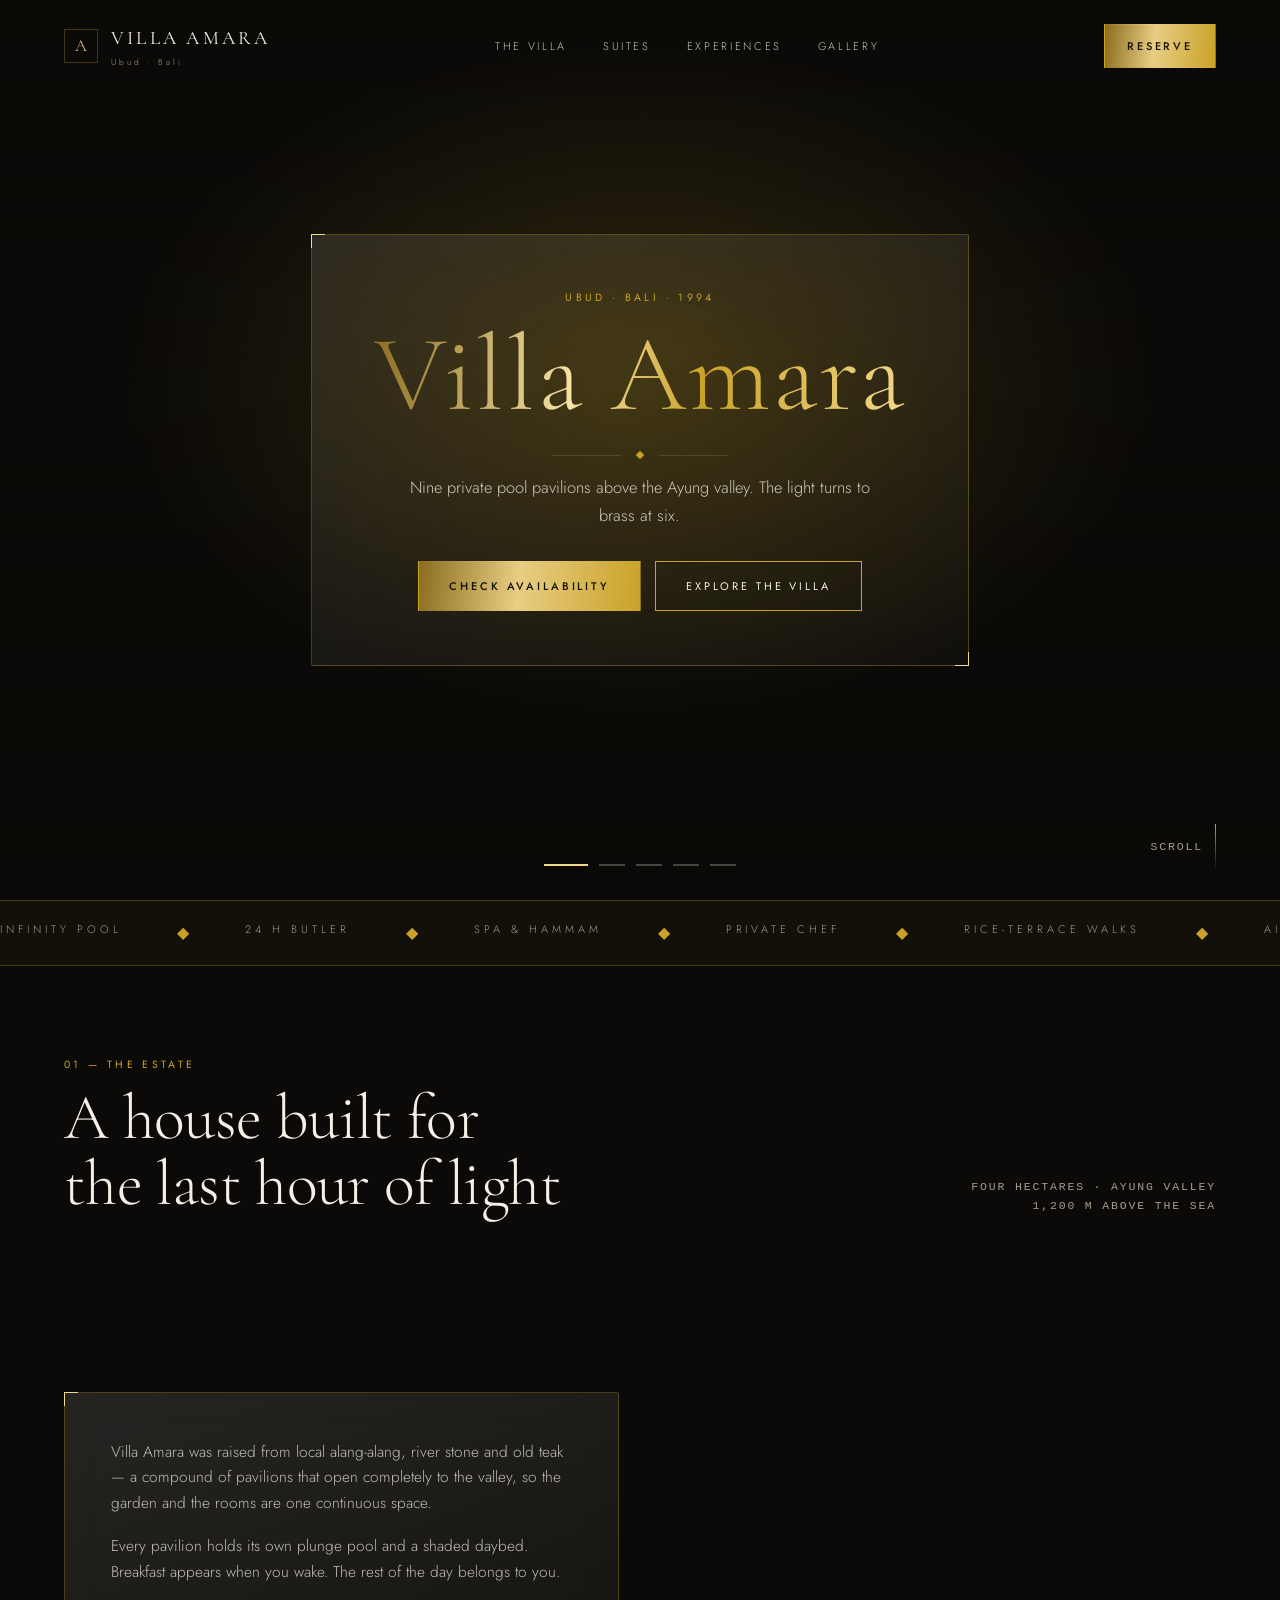
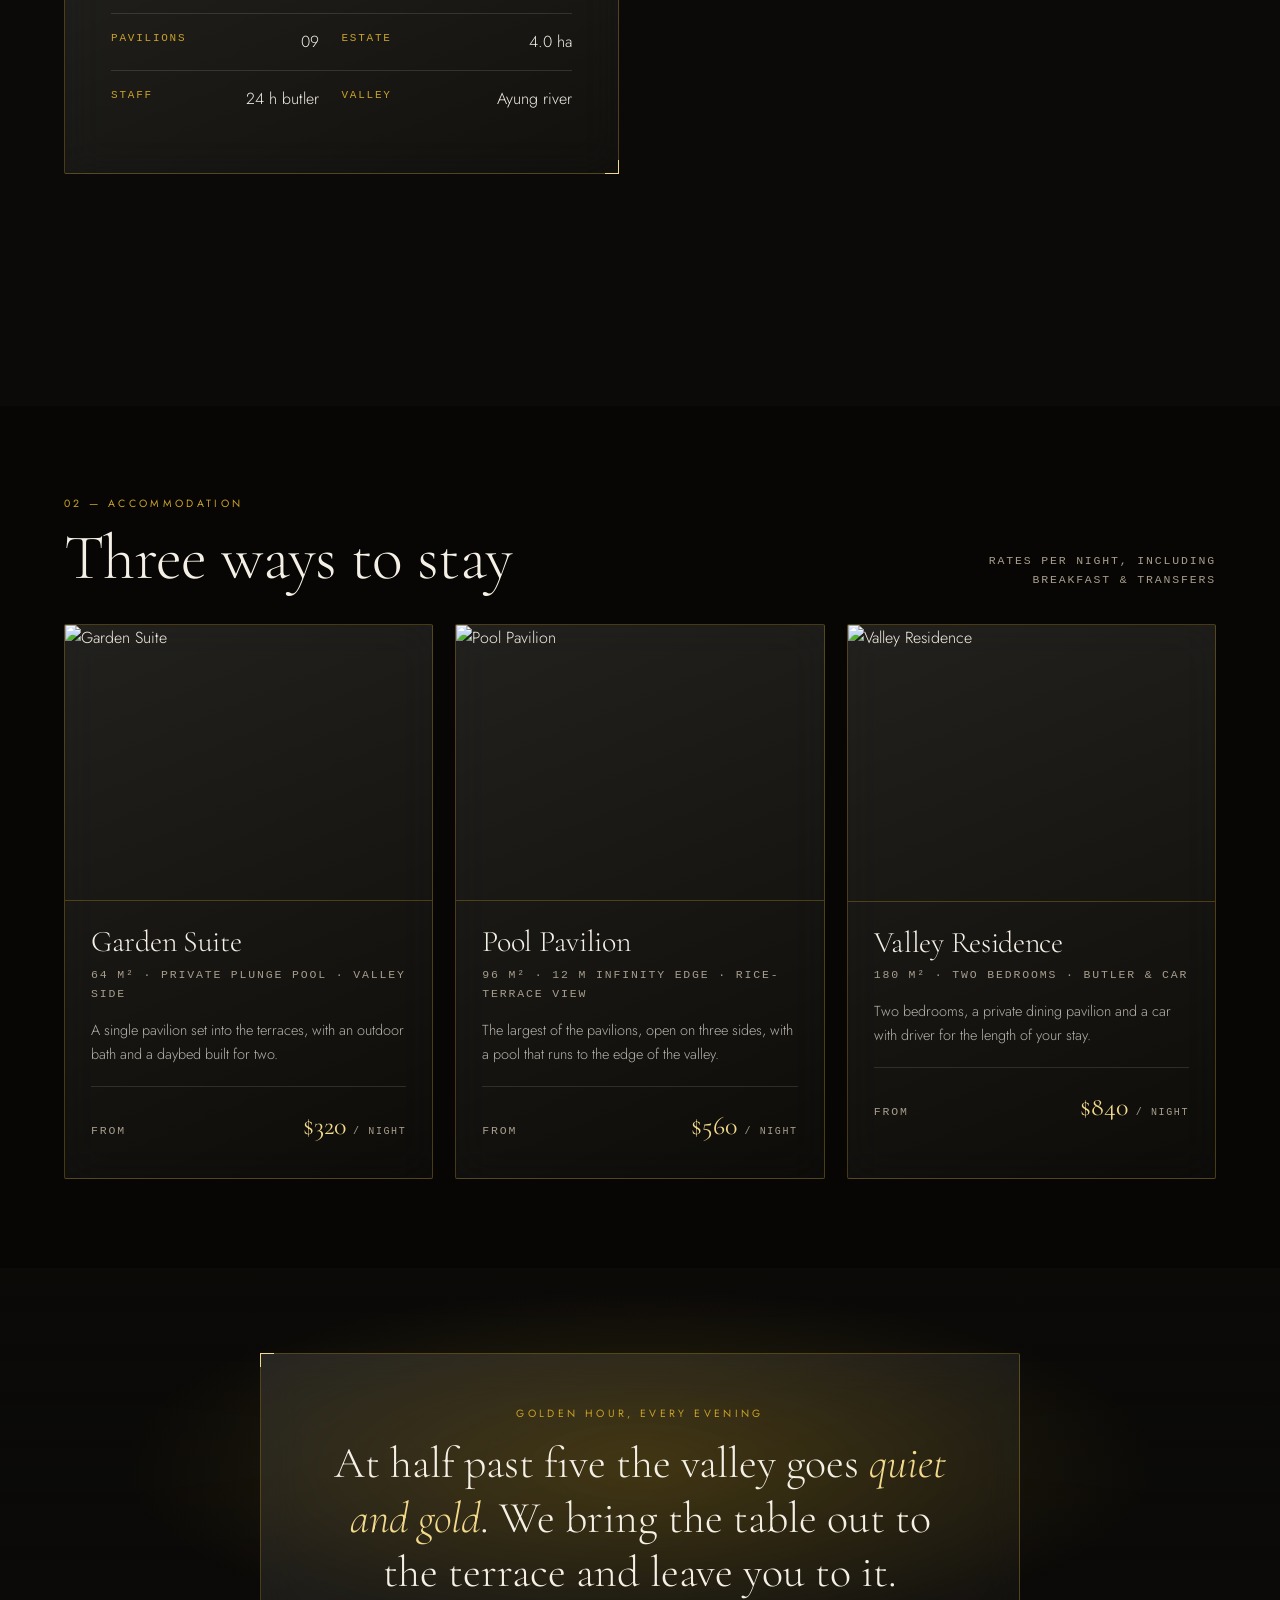
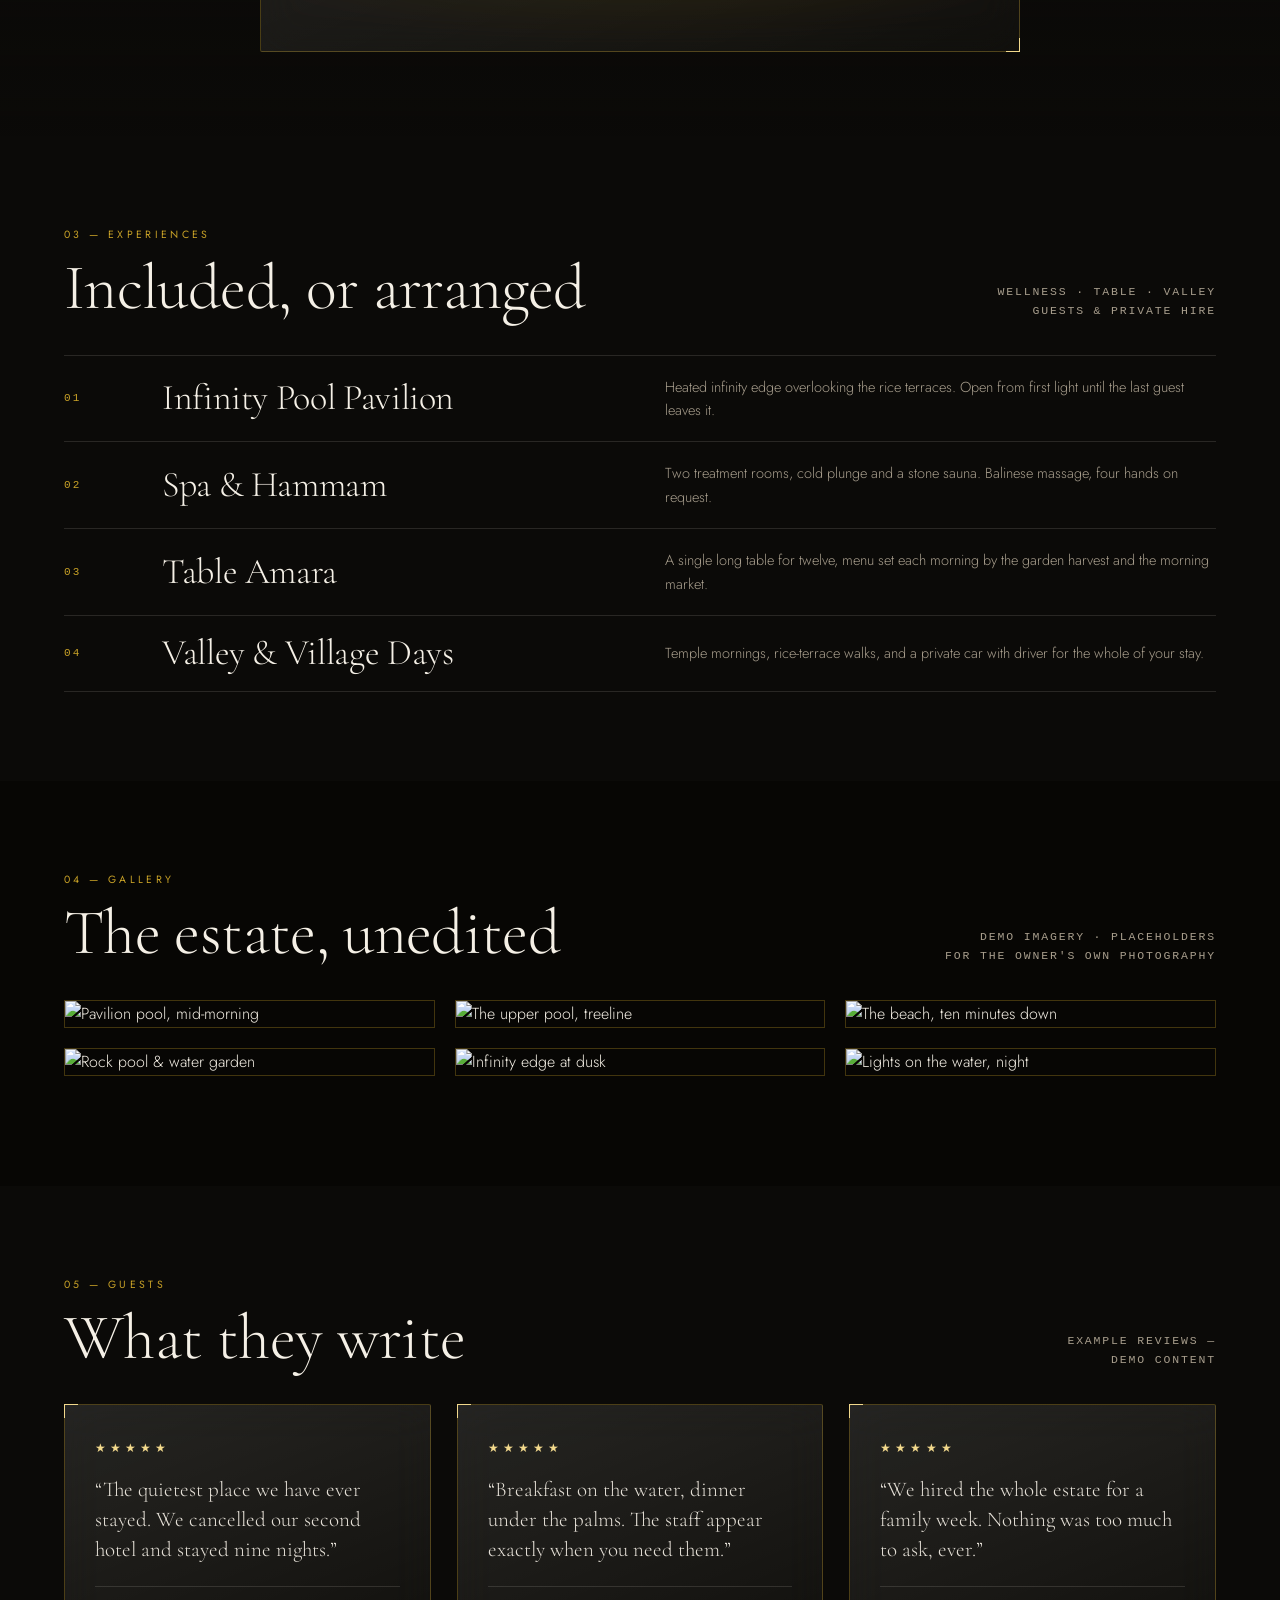
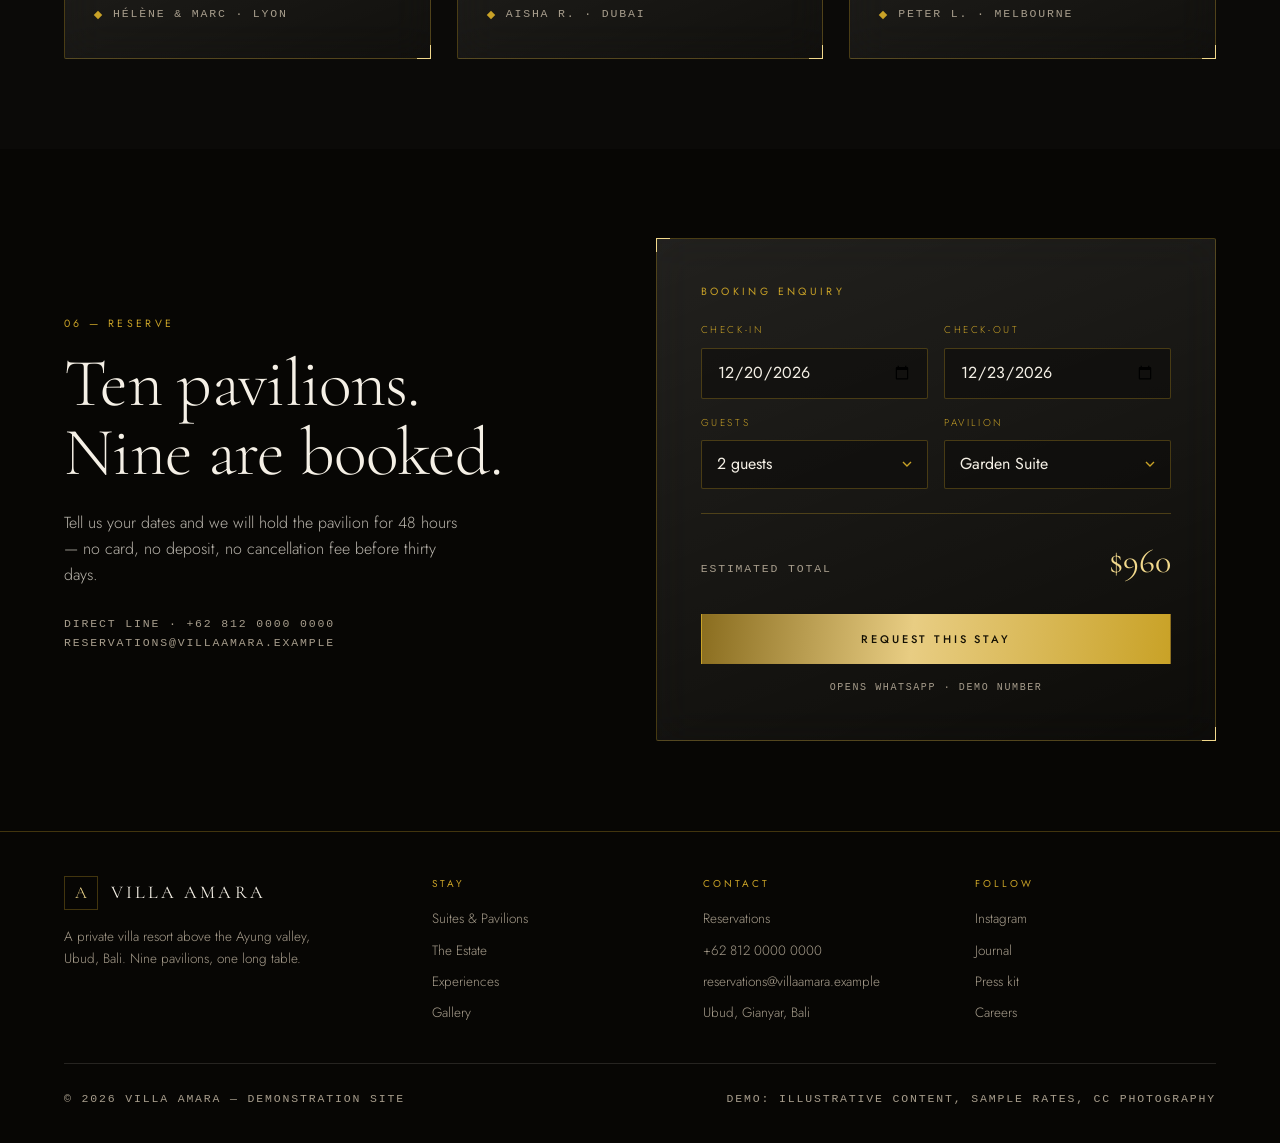
==== commit b9fce679: "Shorter page, mobile swipe rails, iOS-safe booking fields" ====
--- a/index.html
+++ b/index.html
@@ -27,7 +27,7 @@
 h1,h2,h3{font-family:var(--serif);font-weight:300;line-height:1.02;margin:0;letter-spacing:-.01em}
 section{position:relative}
 .wrap{max-width:1340px;margin:0 auto;padding:0 var(--pad)}
-.eyebrow{font-size:11px;letter-spacing:.42em;text-transform:uppercase;color:var(--gold);font-weight:400}
+.eyebrow{font-size:10.5px;letter-spacing:.32em;text-transform:uppercase;color:var(--gold);font-weight:400}
 .mono{font-family:var(--mono);font-variant-numeric:tabular-nums;font-size:11.5px;letter-spacing:.16em;
   text-transform:uppercase;color:var(--muted)}
 .gold{background:linear-gradient(96deg,#8a6d1f,#f6e3a6 38%,#c9a227 62%,#f2d98c);-webkit-background-clip:text;
@@ -82,7 +82,7 @@
 .sheet a{font-family:var(--serif);font-size:30px;letter-spacing:.05em}
 
 /* ---------- hero ---------- */
-.hero{height:100svh;min-height:620px;display:grid;place-items:center;overflow:clip;isolation:isolate}
+.hero{height:100svh;min-height:560px;display:grid;place-items:center;overflow:clip;isolation:isolate}
 .bgs{position:absolute;inset:-7%;z-index:-2}
 .bg{position:absolute;inset:0;background-size:cover;background-position:center;opacity:0;
   transition:opacity 1.9s ease;filter:blur(10px) saturate(118%) brightness(.55);transform:scale(1.07)}
@@ -91,9 +91,9 @@
 .veil{position:absolute;inset:0;z-index:-1;background:
   radial-gradient(56% 52% at 50% 42%,rgba(201,162,39,.20),transparent 72%),
   linear-gradient(180deg,rgba(11,10,8,.80),rgba(11,10,8,.42) 38%,rgba(11,10,8,.95))}
-.hero-card{padding:clamp(30px,5vw,58px) clamp(26px,6vw,74px);text-align:center;max-width:820px;margin:0 var(--pad)}
-.hero-card h1{font-size:clamp(58px,13vw,152px);letter-spacing:.02em;margin:20px 0 0}
-.hero-card p{color:rgba(245,240,230,.80);font-size:clamp(14px,1.6vw,17px);max-width:54ch;margin:20px auto 0}
+.hero-card{padding:clamp(32px,4.6vw,54px) clamp(22px,5vw,62px);text-align:center;max-width:820px;margin:0 var(--pad)}
+.hero-card h1{font-size:clamp(42px,9vw,108px);letter-spacing:.02em;margin:14px 0 0}
+.hero-card p{color:rgba(245,240,230,.80);font-size:clamp(14px,1.5vw,16.5px);max-width:48ch;margin:16px auto 0}
 .dots{position:absolute;bottom:34px;left:50%;transform:translateX(-50%);display:flex;gap:11px;z-index:3}
 .dots button{width:26px;height:2px;background:rgba(245,240,230,.26);border:0;padding:0;cursor:pointer;transition:.5s}
 .dots button.on{background:var(--gold-lt);width:44px}
@@ -110,10 +110,10 @@
 @keyframes slide{to{transform:translateX(-50%)}}
 
 /* ---------- editorial ---------- */
-.sec{padding:clamp(84px,11vw,168px) 0}
+.sec{padding:clamp(54px,7vw,104px) 0}
 .sec.dark{background:#070604}
-.head{display:flex;justify-content:space-between;align-items:flex-end;gap:30px;flex-wrap:wrap;margin-bottom:58px}
-.head h2{font-size:clamp(40px,6.4vw,80px);margin-top:16px}
+.head{display:flex;justify-content:space-between;align-items:flex-end;gap:22px;flex-wrap:wrap;margin-bottom:34px}
+.head h2{font-size:clamp(34px,5.2vw,64px);margin-top:12px}
 .two{display:grid;grid-template-columns:1.02fr .98fr;gap:clamp(30px,5vw,76px);align-items:center}
 .copy{padding:clamp(28px,3.6vw,50px)}
 .copy p{color:rgba(245,240,230,.76);margin:0 0 18px;font-size:15.5px}
@@ -124,10 +124,10 @@
 .frame{position:relative;overflow:hidden;border:1px solid var(--hair)}
 .frame img{width:100%;height:100%;object-fit:cover;transform:scale(1.02);transition:transform 1.6s cubic-bezier(.2,.7,.3,1)}
 .frame:hover img{transform:scale(1.07)}
-.tall{aspect-ratio:3/4}
+.tall{aspect-ratio:4/5}
 
 /* ---------- suites ---------- */
-.grid3{display:grid;grid-template-columns:repeat(3,1fr);gap:30px}
+.grid3{display:grid;grid-template-columns:repeat(3,1fr);gap:22px}
 .card{overflow:hidden;transition:transform .7s cubic-bezier(.2,.7,.3,1),border-color .7s}
 .card:hover{transform:translateY(-9px);border-color:var(--gold-lt)}
 .card .ph{aspect-ratio:4/3;overflow:hidden}
@@ -139,14 +139,14 @@
 .card .rate b{font-family:var(--serif);font-size:26px;color:var(--gold-lt);font-weight:400}
 
 /* ---------- band (auto-swiping, blurred) ---------- */
-.band{min-height:78svh;display:grid;place-items:center;overflow:clip;isolation:isolate;padding:110px 0}
+.band{min-height:52svh;display:grid;place-items:center;overflow:clip;isolation:isolate;padding:64px 0}
 .band .quote{max-width:760px;text-align:center;padding:clamp(28px,4vw,58px) clamp(24px,5vw,64px);margin:0 var(--pad)}
 .band .quote p{font-family:var(--serif);font-size:clamp(24px,3.6vw,44px);line-height:1.24;margin:14px 0 0}
 .band .quote em{color:var(--gold-lt);font-style:italic}
 
 /* ---------- experiences ---------- */
 .exp{border-top:1px solid var(--hair-2)}
-.exp .row{display:grid;grid-template-columns:74px 1fr 1.15fr;gap:24px;align-items:center;padding:30px 0;
+.exp .row{display:grid;grid-template-columns:74px 1fr 1.15fr;gap:24px;align-items:center;padding:19px 0;
   border-bottom:1px solid var(--hair-2);transition:background .5s,padding-left .5s}
 .exp .row:hover{background:rgba(201,162,39,.05);padding-left:16px}
 .exp .row i{font-family:var(--mono);font-size:11px;letter-spacing:.2em;color:var(--gold);font-style:normal}
@@ -179,17 +179,22 @@
 .res{display:grid;grid-template-columns:1fr 1.06fr;gap:clamp(30px,5vw,72px);align-items:center}
 .panel{padding:clamp(28px,3.4vw,46px)}
 .field{display:grid;grid-template-columns:1fr 1fr;gap:16px;margin-top:22px}
+.field>div{min-width:0}
 .field label{display:block;font-size:10px;letter-spacing:.26em;text-transform:uppercase;color:var(--gold);margin-bottom:9px}
-.field input,.field select{width:100%;min-width:0;background:rgba(11,10,8,.5);border:1px solid var(--hair);color:var(--bone);
-  padding:14px 15px;font-family:var(--sans);font-size:14px;outline:none;transition:.4s;border-radius:2px}
+.field input,.field select{width:100%;max-width:100%;min-width:0;-webkit-appearance:none;appearance:none;
+  background:rgba(11,10,8,.5);border:1px solid var(--hair);color:var(--bone);
+  padding:13px 15px;font-family:var(--sans);font-size:16px;line-height:1.3;outline:none;transition:.4s;border-radius:2px;
+  box-shadow:none}
+.field select{padding-right:40px;background-image:url("data:image/svg+xml;charset=utf-8,%3Csvg xmlns='http://www.w3.org/2000/svg' width='10' height='7'%3E%3Cpath d='M1 1l4 4 4-4' fill='none' stroke='%23c9a227' stroke-width='1.4'/%3E%3C/svg%3E");
+  background-repeat:no-repeat;background-position:right 15px center}
 .field input:focus,.field select:focus{border-color:var(--gold-lt);background:rgba(11,10,8,.75)}
 .field .full{grid-column:1/-1}
 .total{display:flex;justify-content:space-between;align-items:baseline;margin-top:24px;padding-top:20px;border-top:1px solid var(--hair)}
 .total b{font-family:var(--serif);font-size:34px;color:var(--gold-lt);font-weight:400}
 
 /* ---------- footer ---------- */
-footer{border-top:1px solid var(--hair);padding:66px 0 40px;background:#070604}
-.fcols{display:grid;grid-template-columns:1.4fr 1fr 1fr 1fr;gap:34px;margin-bottom:48px}
+footer{border-top:1px solid var(--hair);padding:44px 0 34px;background:#070604}
+.fcols{display:grid;grid-template-columns:1.4fr 1fr 1fr 1fr;gap:30px;margin-bottom:30px}
 .fcols h4{font-size:10px;letter-spacing:.3em;text-transform:uppercase;color:var(--gold);margin:0 0 16px;font-weight:400}
 .fcols a,.fcols p{display:block;color:var(--muted);font-size:13.5px;margin:0 0 9px;transition:.4s}
 .fcols a:hover{color:var(--bone)}
@@ -216,8 +221,23 @@
   .mono-mark{width:30px;height:30px;font-size:15px}
   .two,.res,.field{grid-template-columns:1fr}
   .two>*,.res>*,.grid3>*,.revs>*{min-width:0}
-  .grid3,.revs{grid-template-columns:1fr}
   .full{grid-column:auto}
+  /* keep the page short: card rows become swipe rails instead of stacking */
+  .sec{padding:44px 0}
+  .head{margin-bottom:22px}
+  .tall{aspect-ratio:4/3}
+  .band{min-height:44svh;padding:50px 0}
+  .grid3,.revs{display:flex;overflow-x:auto;scroll-snap-type:x mandatory;gap:14px;
+    margin-right:calc(var(--pad) * -1);padding:2px var(--pad) 10px 0;
+    scrollbar-width:none;-webkit-overflow-scrolling:touch}
+  .grid3::-webkit-scrollbar,.revs::-webkit-scrollbar{display:none}
+  .grid3>*,.revs>*{flex:0 0 86%;scroll-snap-align:start}
+  .card .body{padding:18px 18px 20px}
+  .rev{padding:24px 20px}
+  .rev p{font-size:18px;margin:12px 0 16px}
+  .facts li{padding:11px 0}
+  footer{padding:34px 0 26px}
+  .fcols{gap:20px;margin-bottom:20px}
   .mbar{display:grid}
   .exp .row{grid-template-columns:54px 1fr;gap:14px}
   .exp .row p{grid-column:1/-1}
@@ -266,13 +286,12 @@
   <div class="veil"></div>
 
   <div class="glass hero-card">
-    <div class="eyebrow rv">Ubud · Bali · Since 1994</div>
+    <div class="eyebrow rv">Ubud · Bali · 1994</div>
     <h1 class="rv"><span class="gold">Villa Amara</span></h1>
     <div style="display:flex;align-items:center;gap:16px;justify-content:center;margin:22px 0 0" class="rv">
       <span class="rule" style="width:70px"></span><span class="diamond"></span><span class="rule" style="width:70px"></span>
     </div>
-    <p class="rv">Nine private pool pavilions above the Ayung valley — where the light turns to brass at six, and the only
-      sound is water moving through the rice terraces below.</p>
+    <p class="rv">Nine private pool pavilions above the Ayung valley. The light turns to brass at six.</p>
     <div class="rv" style="display:flex;gap:14px;justify-content:center;flex-wrap:wrap;margin-top:32px">
       <a class="btn solid" href="#reserve">Check Availability</a>
       <a class="btn" href="#villa">Explore the Villa</a>
@@ -463,7 +482,7 @@
 
 <script src="assets/lenis.min.js"></script>
 <script>
-const DATA = {"hero": ["https://live.staticflickr.com/8537/27989422714_c414784e8b_b.jpg", "https://live.staticflickr.com/8646/28500500152_e5dd811f0c_b.jpg", "https://live.staticflickr.com/4452/37019026664_56b86a44d7_b.jpg", "https://live.staticflickr.com/4838/45679323142_9931072216_b.jpg", "https://live.staticflickr.com/2810/34184526761_d30699f238_b.jpg"], "band": ["https://live.staticflickr.com/4276/34699123132_fb34830d28_b.jpg", "https://live.staticflickr.com/4186/33656085223_8b258c8de1_b.jpg", "https://live.staticflickr.com/8530/8493824450_144a166383_b.jpg"], "slots": {"villa": "https://live.staticflickr.com/2943/15216069128_59d2db1006_b.jpg"}, "suites": [{"img": "https://live.staticflickr.com/4480/23875579288_558ef1644a_b.jpg", "alt": "Garden Suite", "name": "Garden Suite", "meta": "64 m² · Private plunge pool · Valley side", "txt": "A single pavilion set into the terraces, with an outdoor bath and a daybed built for two.", "price": "$320"}, {"img": "https://live.staticflickr.com/6071/6025114019_6b540671f4_b.jpg", "alt": "Pool Pavilion", "name": "Pool Pavilion", "meta": "96 m² · 12 m infinity edge · Rice-terrace view", "txt": "The largest of the pavilions, open on three sides, with a pool that runs to the edge of the valley.", "price": "$560"}, {"img": "https://live.staticflickr.com/2444/3652362426_4b578b1197_b.jpg", "alt": "Valley Residence", "name": "Valley Residence", "meta": "180 m² · Two bedrooms · Butler &amp; car", "txt": "Two bedrooms, a private dining pavilion and a car with driver for the length of your stay.", "price": "$840"}], "gallery": [{"img": "https://live.staticflickr.com/3902/15402659895_80a266245e_b.jpg", "cap": "Pavilion pool, mid-morning"}, {"img": "https://live.staticflickr.com/3905/15216066018_49bba9137d_b.jpg", "cap": "Rock pool &amp; water garden"}, {"img": "https://live.staticflickr.com/3893/15402658745_fb7457534f_b.jpg", "cap": "The upper pool, treeline"}, {"img": "https://live.staticflickr.com/50/142791822_ac27de3e77_b.jpg", "cap": "Infinity edge at dusk"}, {"img": "https://live.staticflickr.com/3238/3148032199_6bbee89a7f_b.jpg", "cap": "The beach, ten minutes down"}, {"img": "https://live.staticflickr.com/5504/11002627523_6b43e89bf8_b.jpg", "cap": "Lights on the water, night"}, {"img": "https://live.staticflickr.com/5249/14025079256_b91a65f7b2_b.jpg", "cap": "The house, evening"}, {"img": "https://live.staticflickr.com/6158/6195964131_eddf1e183c_b.jpg", "cap": "Stone bath, marble house"}], "ticker": ["Infinity pool", "24 h butler", "Spa &amp; hammam", "Private chef", "Rice-terrace walks", "Airport transfer", "Nine pavilions", "Ayung valley"]};
+const DATA = {"hero": ["https://live.staticflickr.com/8537/27989422714_c414784e8b_b.jpg", "https://live.staticflickr.com/8646/28500500152_e5dd811f0c_b.jpg", "https://live.staticflickr.com/4452/37019026664_56b86a44d7_b.jpg", "https://live.staticflickr.com/4838/45679323142_9931072216_b.jpg", "https://live.staticflickr.com/2810/34184526761_d30699f238_b.jpg"], "band": ["https://live.staticflickr.com/4276/34699123132_fb34830d28_b.jpg", "https://live.staticflickr.com/4186/33656085223_8b258c8de1_b.jpg", "https://live.staticflickr.com/8530/8493824450_144a166383_b.jpg"], "slots": {"villa": "https://live.staticflickr.com/2943/15216069128_59d2db1006_b.jpg"}, "suites": [{"img": "https://live.staticflickr.com/4480/23875579288_558ef1644a_b.jpg", "alt": "Garden Suite", "name": "Garden Suite", "meta": "64 m² · Private plunge pool · Valley side", "txt": "A single pavilion set into the terraces, with an outdoor bath and a daybed built for two.", "price": "$320"}, {"img": "https://live.staticflickr.com/6071/6025114019_6b540671f4_b.jpg", "alt": "Pool Pavilion", "name": "Pool Pavilion", "meta": "96 m² · 12 m infinity edge · Rice-terrace view", "txt": "The largest of the pavilions, open on three sides, with a pool that runs to the edge of the valley.", "price": "$560"}, {"img": "https://live.staticflickr.com/2444/3652362426_4b578b1197_b.jpg", "alt": "Valley Residence", "name": "Valley Residence", "meta": "180 m² · Two bedrooms · Butler &amp; car", "txt": "Two bedrooms, a private dining pavilion and a car with driver for the length of your stay.", "price": "$840"}], "gallery": [{"img": "https://live.staticflickr.com/3902/15402659895_80a266245e_b.jpg", "cap": "Pavilion pool, mid-morning"}, {"img": "https://live.staticflickr.com/3905/15216066018_49bba9137d_b.jpg", "cap": "Rock pool &amp; water garden"}, {"img": "https://live.staticflickr.com/3893/15402658745_fb7457534f_b.jpg", "cap": "The upper pool, treeline"}, {"img": "https://live.staticflickr.com/50/142791822_ac27de3e77_b.jpg", "cap": "Infinity edge at dusk"}, {"img": "https://live.staticflickr.com/3238/3148032199_6bbee89a7f_b.jpg", "cap": "The beach, ten minutes down"}, {"img": "https://live.staticflickr.com/5504/11002627523_6b43e89bf8_b.jpg", "cap": "Lights on the water, night"}], "ticker": ["Infinity pool", "24 h butler", "Spa &amp; hammam", "Private chef", "Rice-terrace walks", "Airport transfer", "Nine pavilions", "Ayung valley"]};
 
 /* ---------- image slots ---------- */
 document.querySelectorAll('[data-slot]').forEach(el=>{ if(DATA.slots[el.dataset.slot]) el.src = DATA.slots[el.dataset.slot]; });
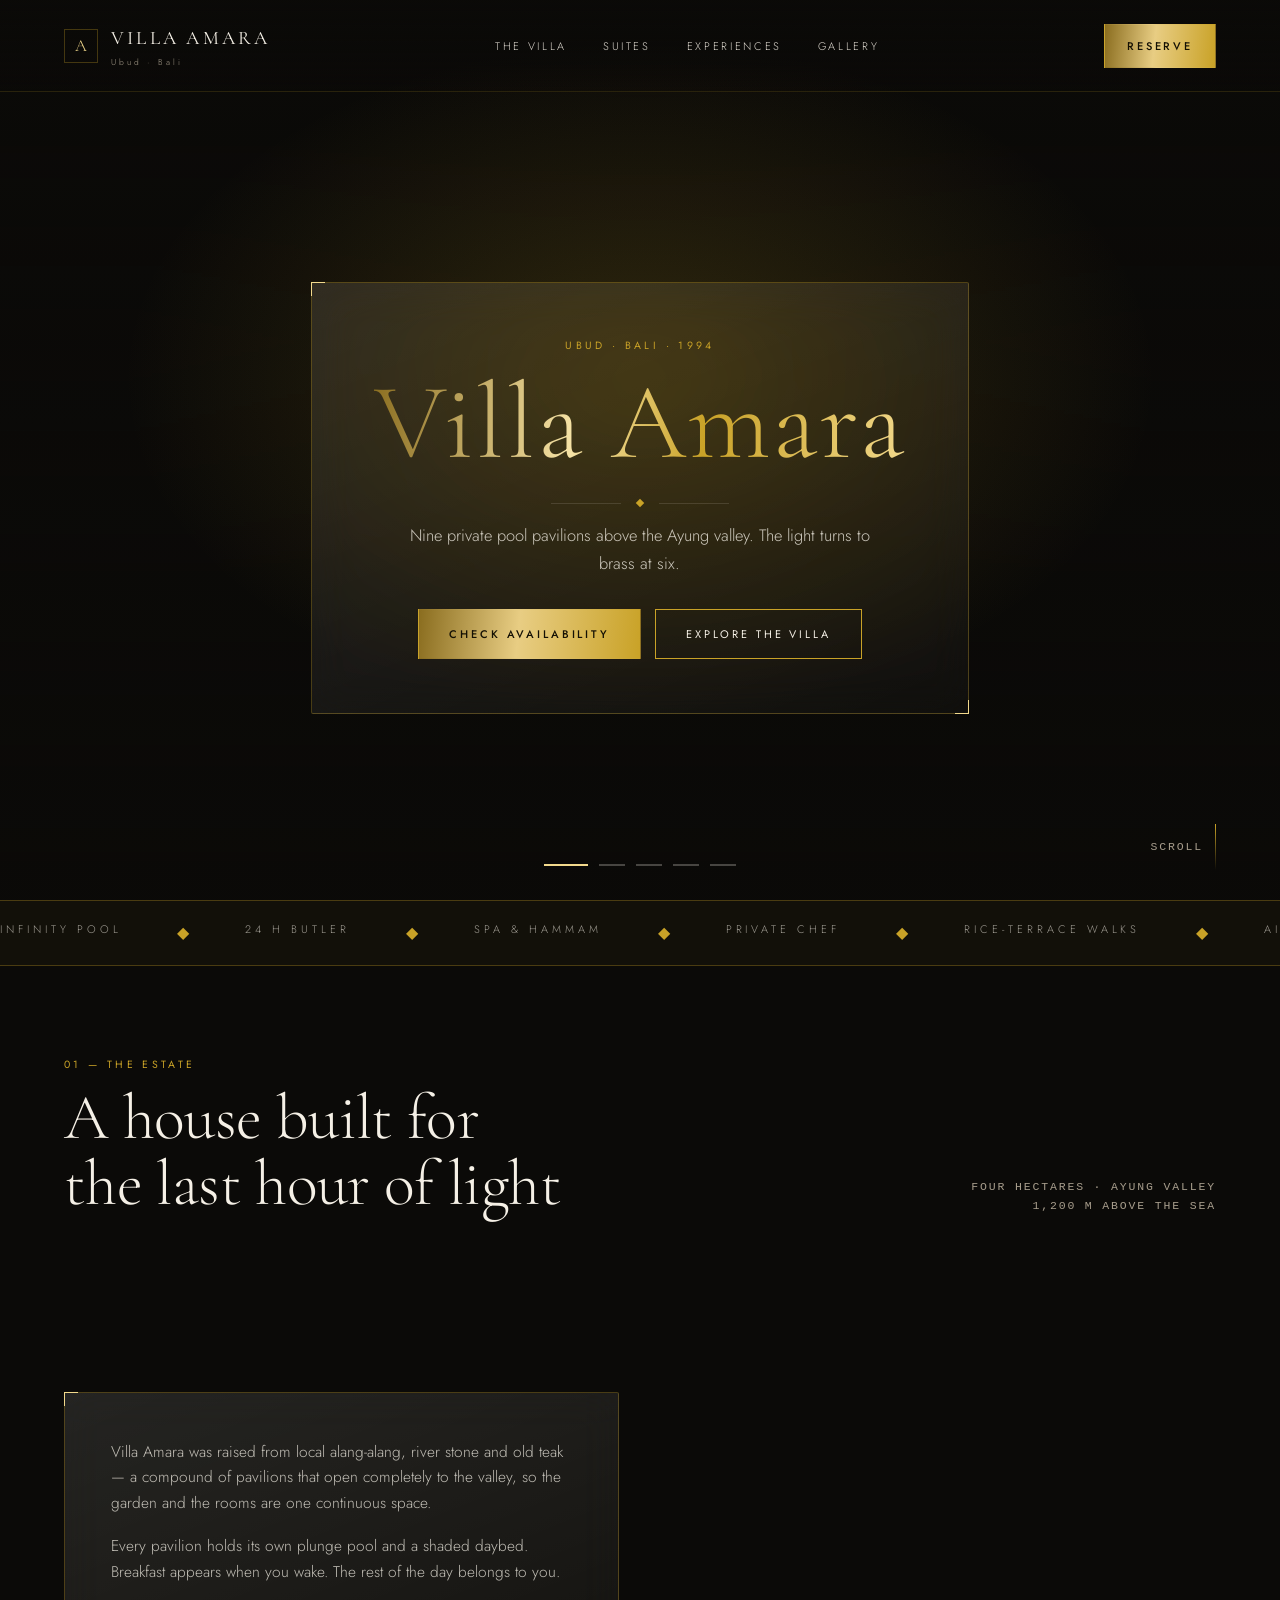
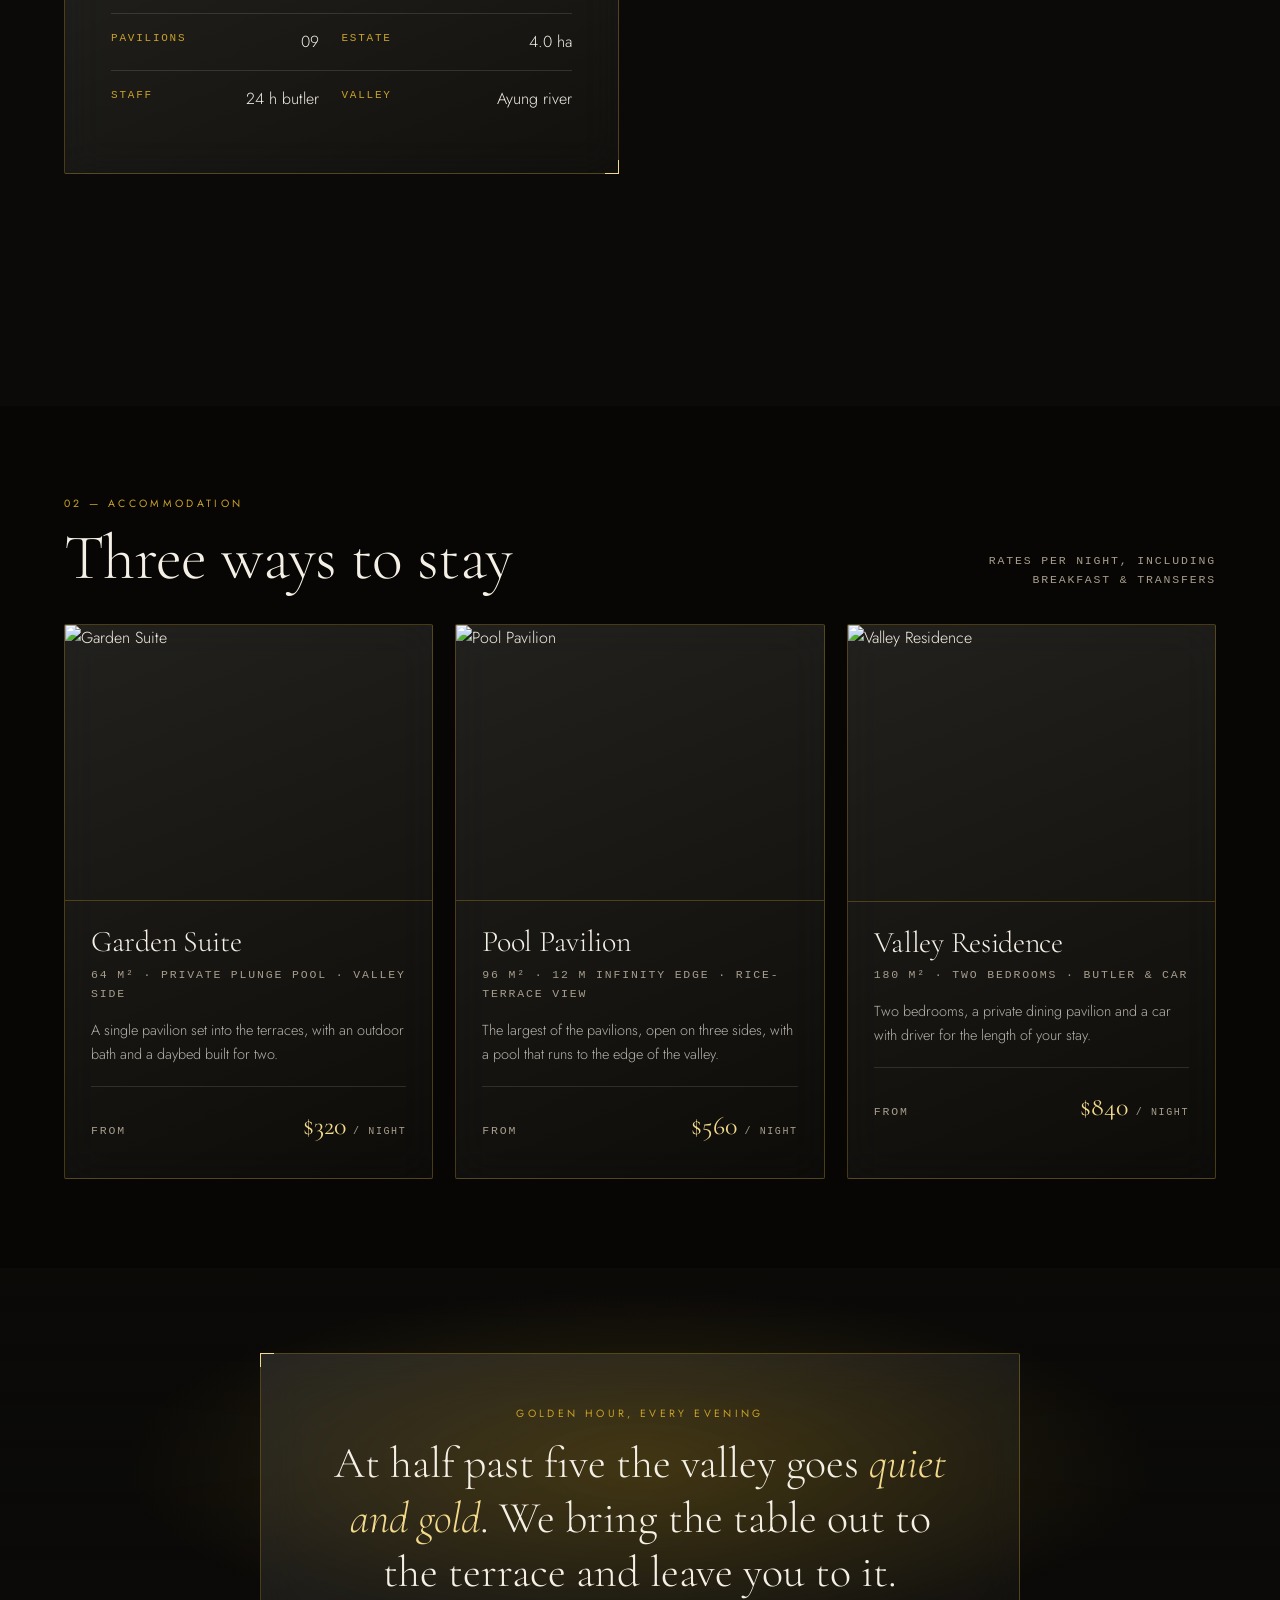
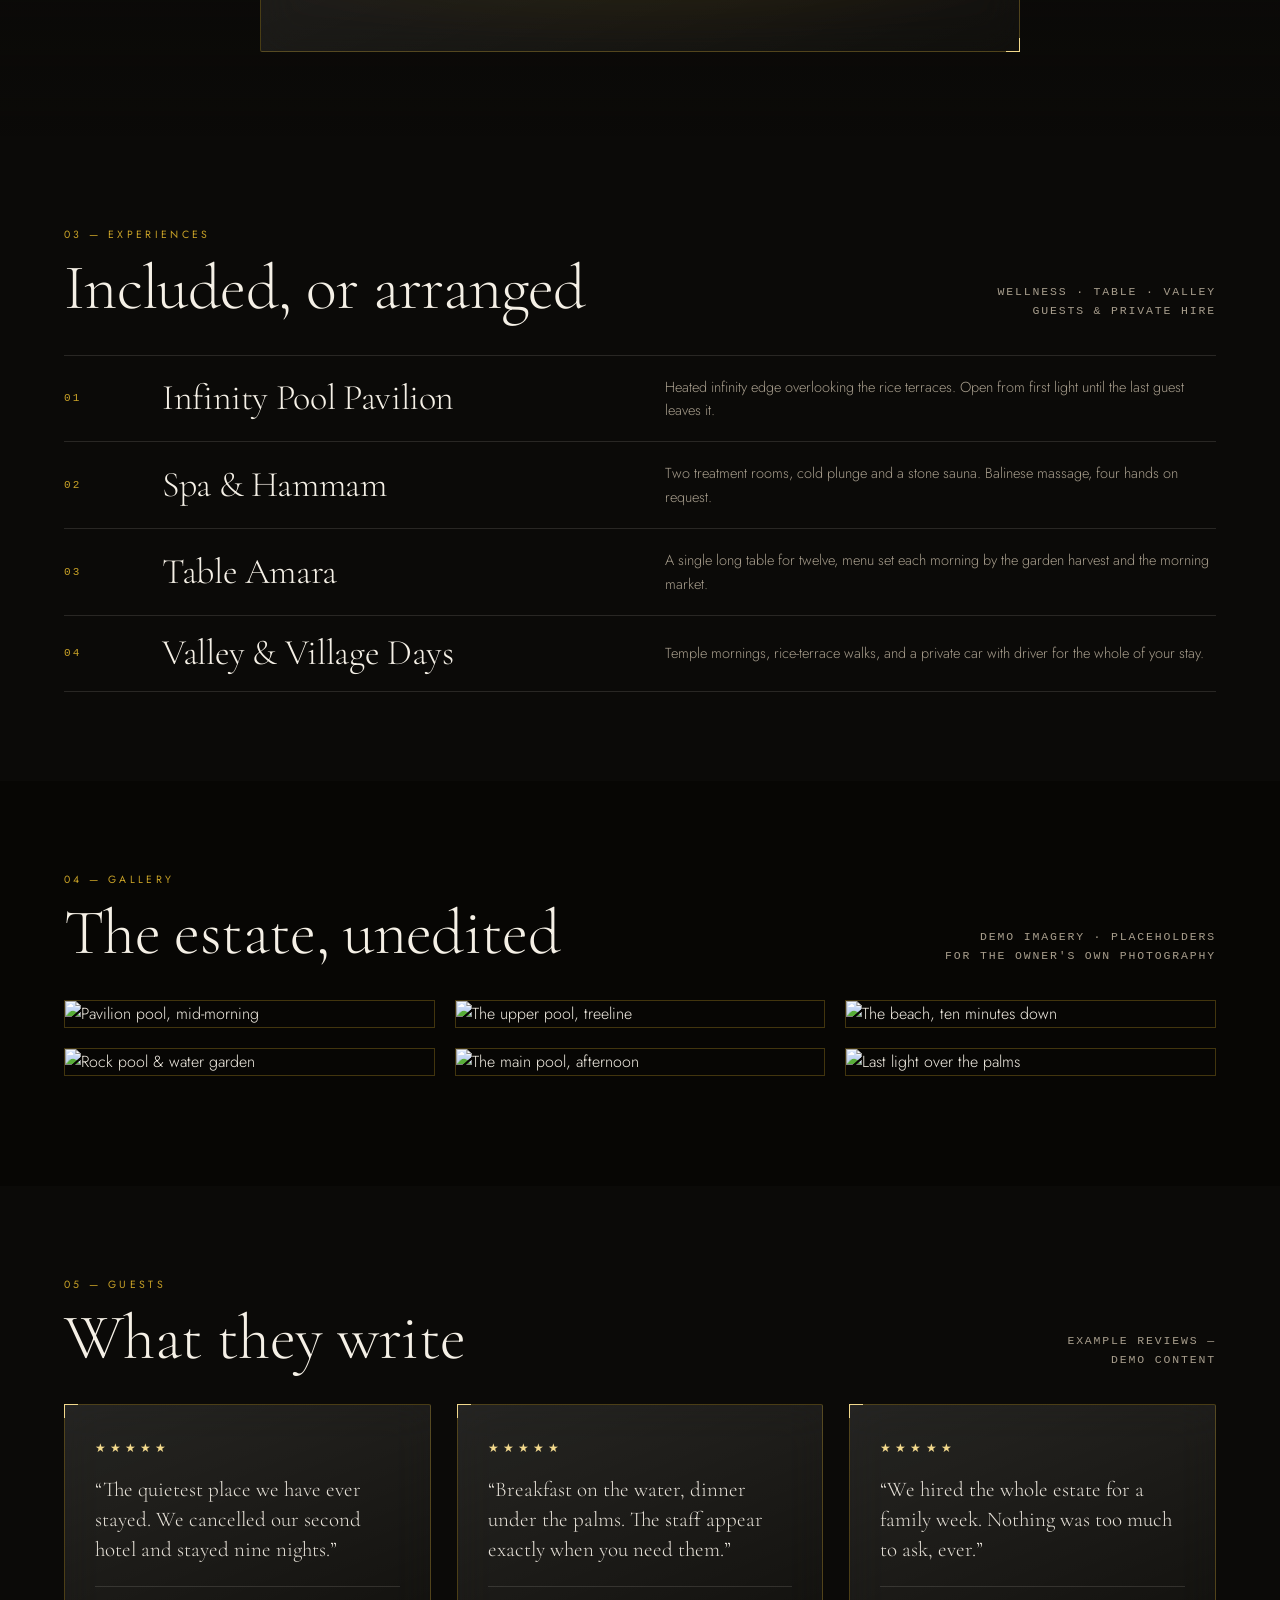
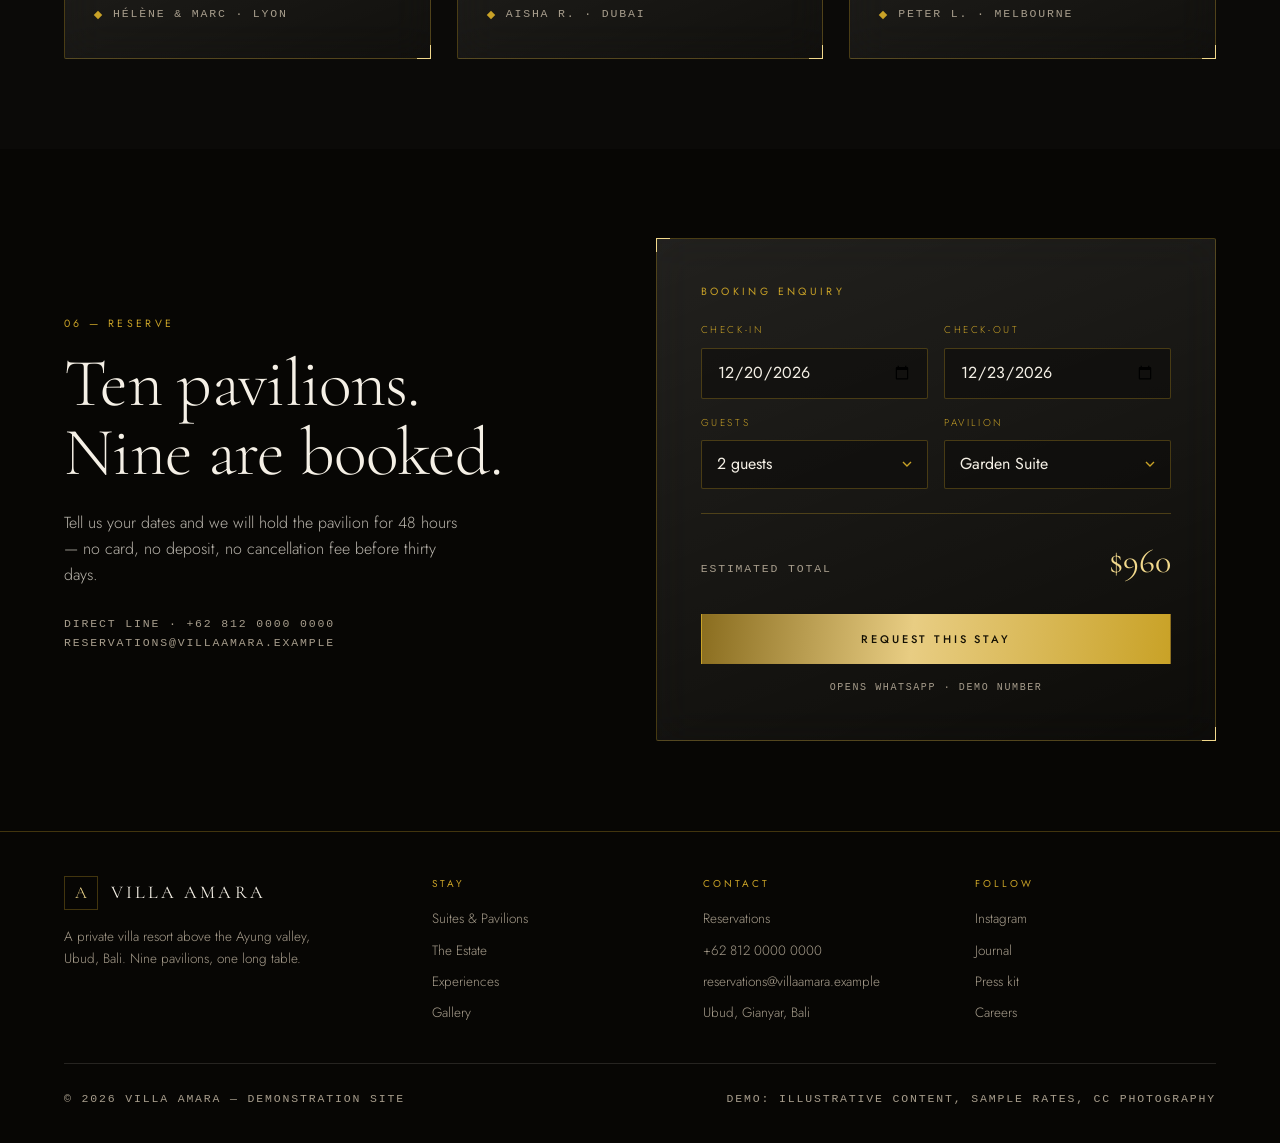
==== commit deec1bef: "Header scrim + hairline (no more nav/hero bleed), people-free hero slides" ====
--- a/index.html
+++ b/index.html
@@ -63,16 +63,18 @@
 /* ---------- nav ---------- */
 header{position:fixed;top:0;left:0;right:0;z-index:80;transition:.6s cubic-bezier(.2,.7,.3,1)}
 header .bar{display:flex;align-items:center;justify-content:space-between;gap:24px;
-  padding:22px var(--pad);border-bottom:1px solid transparent;transition:.6s}
-header.solid .bar{background:rgba(11,10,8,.72);backdrop-filter:blur(22px) saturate(140%);
-  -webkit-backdrop-filter:blur(22px);border-bottom-color:var(--hair);padding-top:14px;padding-bottom:14px}
+  padding:22px var(--pad);border-bottom:1px solid rgba(201,162,39,.16);transition:.5s cubic-bezier(.2,.7,.3,1);
+  background:linear-gradient(180deg,rgba(11,10,8,.88),rgba(11,10,8,.42) 72%,rgba(11,10,8,0));}
+header.solid .bar{background:rgba(11,10,8,.90);backdrop-filter:blur(22px) saturate(140%);
+  -webkit-backdrop-filter:blur(22px);border-bottom-color:var(--hair);padding-top:13px;padding-bottom:13px;
+  box-shadow:0 18px 40px -28px rgba(0,0,0,.95)}
 .brand{display:flex;align-items:center;gap:13px}
 .mono-mark{width:34px;height:34px;border:1px solid var(--hair);display:grid;place-items:center;
   font-family:var(--serif);font-size:17px;color:var(--gold-lt);letter-spacing:0}
 .brand b{font-family:var(--serif);font-weight:400;font-size:19px;letter-spacing:.17em;text-transform:uppercase}
 .brand small{display:block;font-size:8.5px;letter-spacing:.34em;color:var(--muted);margin-top:2px}
 nav.links{display:flex;gap:36px}
-nav.links a{font-size:11px;letter-spacing:.24em;text-transform:uppercase;color:rgba(245,240,230,.82);position:relative;padding:4px 0}
+nav.links a{font-size:11px;letter-spacing:.24em;text-transform:uppercase;color:rgba(245,240,230,.90);position:relative;padding:4px 0}
 nav.links a::after{content:'';position:absolute;left:0;bottom:0;height:1px;width:0;background:var(--gold);transition:width .45s}
 nav.links a:hover{color:var(--bone)} nav.links a:hover::after{width:100%}
 .burger{display:none;background:none;border:1px solid var(--hair);width:44px;height:44px;color:var(--gold-lt);cursor:pointer}
@@ -82,7 +84,8 @@
 .sheet a{font-family:var(--serif);font-size:30px;letter-spacing:.05em}
 
 /* ---------- hero ---------- */
-.hero{height:100svh;min-height:560px;display:grid;place-items:center;overflow:clip;isolation:isolate}
+.hero{height:100svh;min-height:560px;display:grid;place-items:center;overflow:clip;isolation:isolate;
+  padding-top:96px}
 .bgs{position:absolute;inset:-7%;z-index:-2}
 .bg{position:absolute;inset:0;background-size:cover;background-position:center;opacity:0;
   transition:opacity 1.9s ease;filter:blur(10px) saturate(118%) brightness(.55);transform:scale(1.07)}
@@ -91,7 +94,8 @@
 .veil{position:absolute;inset:0;z-index:-1;background:
   radial-gradient(56% 52% at 50% 42%,rgba(201,162,39,.20),transparent 72%),
   linear-gradient(180deg,rgba(11,10,8,.80),rgba(11,10,8,.42) 38%,rgba(11,10,8,.95))}
-.hero-card{padding:clamp(32px,4.6vw,54px) clamp(22px,5vw,62px);text-align:center;max-width:820px;margin:0 var(--pad)}
+.hero-card{padding:clamp(32px,4.6vw,54px) clamp(22px,5vw,62px);text-align:center;max-width:820px;
+  margin:0 var(--pad);scroll-margin-top:110px}
 .hero-card h1{font-size:clamp(42px,9vw,108px);letter-spacing:.02em;margin:14px 0 0}
 .hero-card p{color:rgba(245,240,230,.80);font-size:clamp(14px,1.5vw,16.5px);max-width:48ch;margin:16px auto 0}
 .dots{position:absolute;bottom:34px;left:50%;transform:translateX(-50%);display:flex;gap:11px;z-index:3}
@@ -216,7 +220,9 @@
   nav.links{display:none}
   .burger{display:block}
   header .bar>.btn.solid{display:none}
-  header .bar{gap:14px}
+  header .bar{gap:14px;padding:13px var(--pad)}
+  header.solid .bar{padding-top:10px;padding-bottom:10px}
+  .hero{padding-top:82px}
   .brand b{font-size:16px;letter-spacing:.13em}
   .mono-mark{width:30px;height:30px;font-size:15px}
   .two,.res,.field{grid-template-columns:1fr}
@@ -482,7 +488,7 @@
 
 <script src="assets/lenis.min.js"></script>
 <script>
-const DATA = {"hero": ["https://live.staticflickr.com/8537/27989422714_c414784e8b_b.jpg", "https://live.staticflickr.com/8646/28500500152_e5dd811f0c_b.jpg", "https://live.staticflickr.com/4452/37019026664_56b86a44d7_b.jpg", "https://live.staticflickr.com/4838/45679323142_9931072216_b.jpg", "https://live.staticflickr.com/2810/34184526761_d30699f238_b.jpg"], "band": ["https://live.staticflickr.com/4276/34699123132_fb34830d28_b.jpg", "https://live.staticflickr.com/4186/33656085223_8b258c8de1_b.jpg", "https://live.staticflickr.com/8530/8493824450_144a166383_b.jpg"], "slots": {"villa": "https://live.staticflickr.com/2943/15216069128_59d2db1006_b.jpg"}, "suites": [{"img": "https://live.staticflickr.com/4480/23875579288_558ef1644a_b.jpg", "alt": "Garden Suite", "name": "Garden Suite", "meta": "64 m² · Private plunge pool · Valley side", "txt": "A single pavilion set into the terraces, with an outdoor bath and a daybed built for two.", "price": "$320"}, {"img": "https://live.staticflickr.com/6071/6025114019_6b540671f4_b.jpg", "alt": "Pool Pavilion", "name": "Pool Pavilion", "meta": "96 m² · 12 m infinity edge · Rice-terrace view", "txt": "The largest of the pavilions, open on three sides, with a pool that runs to the edge of the valley.", "price": "$560"}, {"img": "https://live.staticflickr.com/2444/3652362426_4b578b1197_b.jpg", "alt": "Valley Residence", "name": "Valley Residence", "meta": "180 m² · Two bedrooms · Butler &amp; car", "txt": "Two bedrooms, a private dining pavilion and a car with driver for the length of your stay.", "price": "$840"}], "gallery": [{"img": "https://live.staticflickr.com/3902/15402659895_80a266245e_b.jpg", "cap": "Pavilion pool, mid-morning"}, {"img": "https://live.staticflickr.com/3905/15216066018_49bba9137d_b.jpg", "cap": "Rock pool &amp; water garden"}, {"img": "https://live.staticflickr.com/3893/15402658745_fb7457534f_b.jpg", "cap": "The upper pool, treeline"}, {"img": "https://live.staticflickr.com/50/142791822_ac27de3e77_b.jpg", "cap": "Infinity edge at dusk"}, {"img": "https://live.staticflickr.com/3238/3148032199_6bbee89a7f_b.jpg", "cap": "The beach, ten minutes down"}, {"img": "https://live.staticflickr.com/5504/11002627523_6b43e89bf8_b.jpg", "cap": "Lights on the water, night"}], "ticker": ["Infinity pool", "24 h butler", "Spa &amp; hammam", "Private chef", "Rice-terrace walks", "Airport transfer", "Nine pavilions", "Ayung valley"]};
+const DATA = {"hero": ["https://live.staticflickr.com/50/142791822_ac27de3e77_b.jpg", "https://live.staticflickr.com/3157/3015048891_66a27bfb8d_b.jpg", "https://live.staticflickr.com/2103/2495600194_34dfcabdee_b.jpg", "https://live.staticflickr.com/4838/45679323142_9931072216_b.jpg", "https://live.staticflickr.com/4452/37019026664_56b86a44d7_b.jpg"], "band": ["https://live.staticflickr.com/4276/34699123132_fb34830d28_b.jpg", "https://live.staticflickr.com/4186/33656085223_8b258c8de1_b.jpg", "https://live.staticflickr.com/8530/8493824450_144a166383_b.jpg"], "slots": {"villa": "https://live.staticflickr.com/2943/15216069128_59d2db1006_b.jpg"}, "suites": [{"img": "https://live.staticflickr.com/4480/23875579288_558ef1644a_b.jpg", "alt": "Garden Suite", "name": "Garden Suite", "meta": "64 m² · Private plunge pool · Valley side", "txt": "A single pavilion set into the terraces, with an outdoor bath and a daybed built for two.", "price": "$320"}, {"img": "https://live.staticflickr.com/6071/6025114019_6b540671f4_b.jpg", "alt": "Pool Pavilion", "name": "Pool Pavilion", "meta": "96 m² · 12 m infinity edge · Rice-terrace view", "txt": "The largest of the pavilions, open on three sides, with a pool that runs to the edge of the valley.", "price": "$560"}, {"img": "https://live.staticflickr.com/2810/34184526761_d30699f238_b.jpg", "alt": "Valley Residence", "name": "Valley Residence", "meta": "180 m² · Two bedrooms · Butler &amp; car", "txt": "Two bedrooms, a private dining pavilion and a car with driver for the length of your stay.", "price": "$840"}], "gallery": [{"img": "https://live.staticflickr.com/3902/15402659895_80a266245e_b.jpg", "cap": "Pavilion pool, mid-morning"}, {"img": "https://live.staticflickr.com/3905/15216066018_49bba9137d_b.jpg", "cap": "Rock pool &amp; water garden"}, {"img": "https://live.staticflickr.com/3893/15402658745_fb7457534f_b.jpg", "cap": "The upper pool, treeline"}, {"img": "https://live.staticflickr.com/7896/46379606564_180a868754_b.jpg", "cap": "The main pool, afternoon"}, {"img": "https://live.staticflickr.com/3238/3148032199_6bbee89a7f_b.jpg", "cap": "The beach, ten minutes down"}, {"img": "https://live.staticflickr.com/2110/2280596546_7e6498f54a_b.jpg", "cap": "Last light over the palms"}], "ticker": ["Infinity pool", "24 h butler", "Spa &amp; hammam", "Private chef", "Rice-terrace walks", "Airport transfer", "Nine pavilions", "Ayung valley"]};
 
 /* ---------- image slots ---------- */
 document.querySelectorAll('[data-slot]').forEach(el=>{ if(DATA.slots[el.dataset.slot]) el.src = DATA.slots[el.dataset.slot]; });
@@ -568,7 +574,7 @@
 const docTop = el => el.getBoundingClientRect().top + window.scrollY;
 function onScroll(){
   const y = window.scrollY || 0, vh = innerHeight;
-  hd.classList.toggle('solid', y > 40);
+  hd.classList.toggle('solid', y > 12);
   const foot = docTop(document.querySelector('footer'));
   mbar.classList.toggle('up', y > vh*0.9 && y < foot - vh*0.85);
   document.querySelectorAll('.frame img[data-par]').forEach(im=>{
